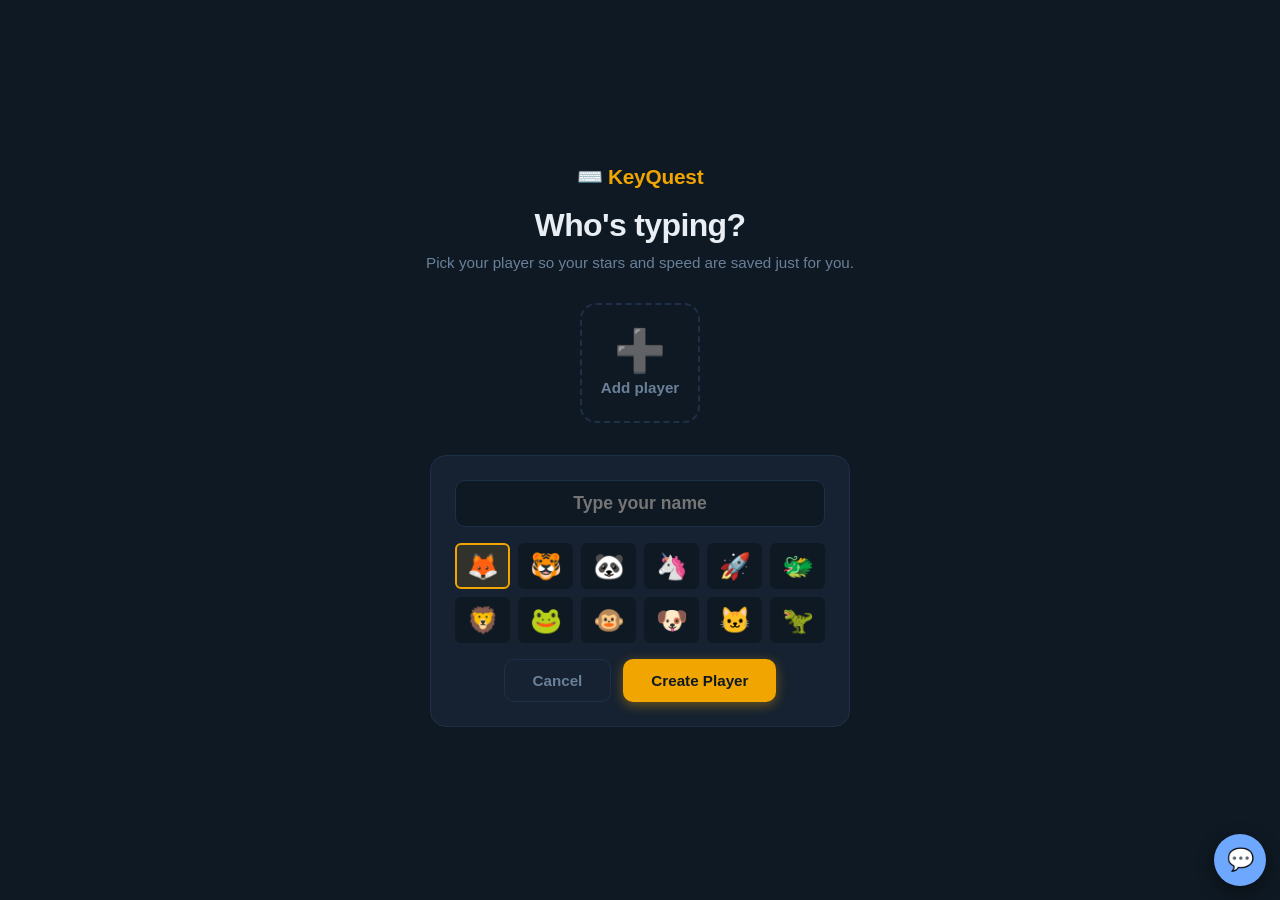
==== index.html @ ffa08cfd "Wire up Share + Feedback widget feedback.js was present but unreferenced; load it (with APP_INFO) an" ====
<!DOCTYPE html>
<html lang="en">
<head>
  <meta charset="UTF-8">
  <meta name="viewport" content="width=device-width, initial-scale=1.0, viewport-fit=cover">
  <meta name="apple-mobile-web-app-capable" content="yes">
  <meta name="apple-mobile-web-app-status-bar-style" content="black-translucent">
  <meta name="apple-mobile-web-app-title" content="KeyQuest">
  <meta name="theme-color" content="#0F1923">

  <!-- PWA Manifest -->
  <link rel="manifest" href="manifest.json">

  <!-- App Icons for iOS home screen -->
  <link rel="apple-touch-icon" href="icons/icon-192.svg">

  <!-- App Stylesheet — no external dependencies -->
  <link rel="stylesheet" href="css/app.css">

  <title>KeyQuest — Learn to Type</title>
</head>
<body>

  <!-- ==============================================================
       VIEW 0: PROFILE PICKER — "Who's typing?"
       Local, offline player profiles so son & wife track separately.
       ============================================================== -->
  <div id="view-profiles" class="view hidden">
    <div class="profiles-container">
      <div class="profiles-logo" aria-hidden="true">⌨️ KeyQuest</div>
      <h1 class="profiles-title">Who's typing?</h1>
      <p class="profiles-sub">Pick your player so your stars and speed are saved just for you.</p>

      <!-- Profile cards (+ add) rendered by JS -->
      <div id="profiles-grid" class="profiles-grid"></div>

      <!-- Create-new-player form (shown when adding / on first run) -->
      <div id="profile-create" class="profile-create hidden">
        <input id="profile-name-input" class="profile-name-input"
               placeholder="Type your name" maxlength="12" autocomplete="off"
               autocapitalize="words" spellcheck="false">
        <div class="emoji-picker" id="emoji-picker" aria-label="Pick an avatar"></div>
        <div class="profile-create-actions">
          <button id="btn-create-cancel" class="btn btn-ghost">Cancel</button>
          <button id="btn-create-save" class="btn btn-primary">Create Player</button>
        </div>
      </div>
    </div>
  </div><!-- /#view-profiles -->


  <!-- ==============================================================
       VIEW 1: HOME / DASHBOARD
       ============================================================== -->
  <div id="view-home" class="view">

    <!-- Header -->
    <header class="home-header">
      <div class="home-logo" aria-hidden="true">⌨️</div>
      <div>
        <div class="home-title">KeyQuest</div>
        <div class="home-tagline">Learn to type — one lesson at a time</div>
      </div>
      <div class="home-header-actions">
        <button id="btn-feedback" class="share-btn" aria-label="Send feedback">💬 Feedback</button>
        <button id="btn-share" class="share-btn" aria-label="Share app link">🔗 Share app</button>
        <button id="btn-switch-player" class="profile-chip" aria-label="Switch player">
          <span id="profile-chip-emoji" class="profile-chip-emoji">🙂</span>
          <span id="profile-chip-name" class="profile-chip-name">Player</span>
          <span class="profile-chip-swap" aria-hidden="true">⇄</span>
        </button>
      </div>
    </header>

    <!-- Levels + Lesson Cards — rendered by JS -->
    <div id="levels-container" role="main" aria-label="Lessons"></div>

    <!-- Bottom Stats Bar -->
    <footer class="stats-bar" role="contentinfo">
      <div class="stat-item">
        <span class="stat-value" id="stat-completed">0</span>
        <span class="stat-label">lessons completed</span>
      </div>
      <div class="stat-item">
        <span class="stat-value" id="stat-wpm">0</span>
        <span class="stat-label">best WPM</span>
      </div>
      <div class="stat-item">
        <span class="stat-value" id="stat-accuracy">—</span>
        <span class="stat-label">avg accuracy</span>
      </div>
    </footer>

  </div><!-- /#view-home -->


  <!-- ==============================================================
       VIEW 2: LESSON INTRO SCREEN
       Shows before the typing screen — mimics typing.com's lesson start card
       ============================================================== -->
  <div id="view-intro" class="view hidden">
    <div class="intro-container">

      <!-- Header row: back button + level badge -->
      <div class="intro-header">
        <button id="btn-intro-back" class="btn-back" aria-label="Back to home">← Back</button>
        <div class="intro-level-badge" id="intro-level-badge">Level 1</div>
      </div>

      <!-- Lesson title & subtitle/tip -->
      <h1 class="intro-title" id="intro-title">F and J — Home Position</h1>
      <p class="intro-subtitle" id="intro-subtitle">Place your fingers on the home row. Feel the bumps on F and J.</p>

      <!-- Keys being introduced -->
      <div class="intro-keys-section">
        <div class="intro-keys-label" id="intro-keys-label">Keys in this lesson</div>
        <div class="intro-keys-display" id="intro-keys-display">
          <!-- Populated by JS: big colored key tiles -->
        </div>
      </div>

      <!-- Tip box -->
      <div class="intro-tip" id="intro-tip">
        <!-- Populated by JS -->
      </div>

      <!-- Start button -->
      <button class="btn btn-primary btn-start-lesson" id="btn-start-lesson">Start Lesson →</button>

    </div>
  </div><!-- /#view-intro -->


  <!-- ==============================================================
       VIEW 3: LESSON / TYPING SCREEN
       ============================================================== -->
  <div id="view-lesson" class="view hidden">

    <!-- Level accent bar at top -->
    <div class="lesson-level-bar" id="lesson-level-bar"></div>

    <!-- Top Bar: back button, lesson name, live stats -->
    <div class="lesson-topbar">
      <button id="btn-back-home" class="btn-back" aria-label="Back to home">← Home</button>

      <div class="lesson-name-bar">
        <div id="lesson-title">Lesson</div>
        <div id="lesson-exercise-counter">Exercise 1 of 4</div>
      </div>

      <div class="live-stats">
        <div class="live-stat">
          <span class="live-stat-value" id="stat-wpm-live">0</span>
          <span class="live-stat-label">WPM</span>
        </div>
        <div class="live-stat">
          <span class="live-stat-value" id="stat-accuracy-live">100%</span>
          <span class="live-stat-label">Accuracy</span>
        </div>
      </div>
    </div>

    <!-- Progress Bar -->
    <div class="progress-bar-wrap" role="progressbar" aria-label="Lesson progress">
      <div id="progress-fill"></div>
      <span id="progress-label" aria-live="polite">0 / 0</span>
    </div>

    <!-- Main Typing Area -->
    <div class="typing-area" aria-label="Typing exercise">
      <div id="typing-text" aria-live="off"></div>
    </div>

    <!-- Live finger coaching — "Use your left index finger" -->
    <div id="finger-hint" class="finger-hint" aria-live="polite"></div>

    <!-- Visual Keyboard — rendered by keyboard.js -->
    <div id="keyboard-container" role="img" aria-label="Visual keyboard"></div>

    <!-- Finger color legend — rendered by keyboard.js -->
    <div id="finger-legend" class="finger-legend" aria-label="Finger guide"></div>

  </div><!-- /#view-lesson -->


  <!-- ==============================================================
       VIEW 4: RESULTS SCREEN
       ============================================================== -->
  <div id="view-results" class="view hidden">

    <!-- Header -->
    <div class="results-header">
      <div class="results-title">Lesson Complete!</div>
      <div class="results-lesson-name" id="results-lesson-name"></div>
    </div>

    <!-- Animated Star Rating -->
    <div class="results-stars" aria-label="Star rating" role="img">
      <span class="result-star" aria-label="Star 1">★</span>
      <span class="result-star" aria-label="Star 2">★</span>
      <span class="result-star" aria-label="Star 3">★</span>
    </div>

    <!-- Stats -->
    <div class="results-stats">
      <div class="result-stat">
        <div class="result-stat-value" id="results-wpm">0</div>
        <div class="result-stat-label">WPM</div>
      </div>
      <div class="result-stat">
        <div class="result-stat-value" id="results-accuracy">0%</div>
        <div class="result-stat-label">Accuracy</div>
      </div>
      <div class="result-stat">
        <div class="result-stat-value" id="results-time">0s</div>
        <div class="result-stat-label">Time</div>
      </div>
    </div>

    <!-- Encouragement Message -->
    <p id="results-message"></p>

    <!-- Action Buttons -->
    <div class="results-buttons">
      <button id="btn-try-again" class="btn btn-secondary">Try Again</button>
      <button id="btn-next-lesson" class="btn btn-primary hidden">Next Lesson →</button>
      <button id="btn-results-home" class="btn btn-ghost">Home</button>
    </div>

  </div><!-- /#view-results -->


  <!-- ==============================================================
       SHARE OVERLAY — copy/share the app link
       ============================================================== -->
  <div id="share-overlay" class="share-overlay hidden">
    <div class="share-card">
      <div class="share-title">Share KeyQuest 🔗</div>
      <p class="share-desc">
        Send this link by text. On the iPad, open it in Safari, then tap
        <strong>Share → Add to Home Screen</strong> to install it. Works offline after that.
      </p>
      <input id="share-url" class="share-url" readonly aria-label="App link">
      <div class="share-actions">
        <button id="btn-share-copy" class="btn btn-primary">Copy link</button>
        <button id="btn-share-native" class="btn btn-secondary hidden">Share…</button>
        <button id="btn-share-close" class="btn btn-ghost">Close</button>
      </div>
      <div id="share-toast" class="share-toast hidden">Link copied!</div>
    </div>
  </div>

  <!-- ==============================================================
       FEEDBACK OVERLAY — type or talk feedback, send to Joe
       ============================================================== -->
  <div id="feedback-overlay" class="share-overlay hidden">
    <div class="share-card">
      <div class="share-title">Send Feedback 💬</div>
      <p class="share-desc">
        Tell us what you like or what's confusing. Want to talk instead of type?
        Tap the <strong>🎤 microphone</strong> on your keyboard and just speak.
      </p>
      <textarea id="feedback-text" class="feedback-textarea" rows="5"
        placeholder="Type or talk… e.g. “the numbers go too fast” or “I love the stars!”"></textarea>
      <div class="share-actions">
        <button id="btn-feedback-send" class="btn btn-primary">Send to Joe</button>
        <button id="btn-feedback-share" class="btn btn-secondary hidden">Share…</button>
        <button id="btn-feedback-save" class="btn btn-secondary">Save</button>
        <button id="btn-feedback-close" class="btn btn-ghost">Close</button>
      </div>
      <div class="feedback-note">
        💡 When you send feedback, we can improve KeyQuest and push an update right
        to your device — just reopen the app with internet to get the latest.
      </div>
      <div id="feedback-toast" class="share-toast hidden"></div>
    </div>
  </div>

  <!-- ==============================================================
       SCRIPTS — loaded in order (no modules, plain ES5/ES6)
       lessons.js must come before keyboard.js and app.js
       ============================================================== -->
  <script src="js/lessons.js"></script>
  <script src="js/keyboard.js"></script>
  <script src="js/app.js"></script>
  <script>
    window.APP_INFO = { name: "KeyQuest", url: "https://jconiker.github.io/typing/", email: "joeconiker@gmail.com" };
  </script>
  <script src="js/feedback.js"></script>

</body>
</html>
---- css/app.css ----
/* ================================================================
   KeyQuest — App Stylesheet
   Dark navy theme, iPad landscape optimized
   ================================================================ */

/* ----------------------------------------------------------------
   CSS Custom Properties (Design Tokens)
   ---------------------------------------------------------------- */
:root {
  --bg:          #0F1923;
  --panel:       #162231;
  --border:      #1E3048;
  --gold:        #F0A500;
  --gold-dim:    #A07000;
  --green:       #00C896;
  --red:         #E74C3C;
  --blue:        #4A9EFF;
  --pink:        #EC407A;
  --teal:        #00C896;
  --text:        #E8EEF4;
  --text-muted:  #6A8099;
  --text-dim:    #3A5068;

  --radius:      10px;
  --radius-sm:   6px;
  --radius-lg:   16px;

  /* Finger colors */
  --finger-l-pinky:  #9B59B6;
  --finger-l-ring:   #3498DB;
  --finger-l-mid:    #1ABC9C;
  --finger-l-idx:    #2ECC71;
  --finger-r-idx:    #F1C40F;
  --finger-r-mid:    #E67E22;
  --finger-r-ring:   #E74C3C;
  --finger-r-pinky:  #EC407A;
  --finger-space:    #8899AA;
  --finger-support:  #2A3D52;

  --font-ui:   -apple-system, BlinkMacSystemFont, 'Segoe UI', Helvetica, Arial, sans-serif;
  --font-mono: ui-monospace, 'SF Mono', 'Cascadia Mono', 'Consolas', 'Courier New', monospace;
}

/* ----------------------------------------------------------------
   Reset & Base
   ---------------------------------------------------------------- */
*, *::before, *::after {
  box-sizing: border-box;
  margin: 0;
  padding: 0;
}

html, body {
  width: 100%;
  height: 100%;
  overflow: hidden;
  background: var(--bg);
  color: var(--text);
  font-family: var(--font-ui);
  font-size: 16px;
  -webkit-text-size-adjust: 100%;
  /* Prevent iOS tap highlight */
  -webkit-tap-highlight-color: transparent;
  /* Prevent text selection during typing */
  user-select: none;
  -webkit-user-select: none;
}

/* Utility */
.hidden { display: none !important; }

/* ================================================================
   VIEW WRAPPER — fills full screen, each view is full-size
   ================================================================ */
.view {
  position: absolute;
  inset: 0;
  display: flex;
  flex-direction: column;
  overflow: hidden;
}

/* ================================================================
   HOME SCREEN
   ================================================================ */
#view-home {
  overflow-y: auto;
  -webkit-overflow-scrolling: touch;
}

/* ---- App Header ---- */
.home-header {
  display: flex;
  align-items: center;
  gap: 14px;
  padding: 18px 28px 14px;
  background: var(--panel);
  border-bottom: 2px solid var(--border);
  flex-shrink: 0;
}

.home-logo {
  font-size: 2rem;
  line-height: 1;
}

.home-title {
  font-size: 1.8rem;
  font-weight: 800;
  letter-spacing: -0.02em;
  color: var(--gold);
}

.home-tagline {
  font-size: 0.85rem;
  color: var(--text-muted);
  margin-top: 2px;
}

/* ---- Levels Container ---- */
#levels-container {
  flex: 1;
  padding: 20px 24px;
  overflow-y: auto;
}

.level-section {
  margin-bottom: 28px;
}

.level-header {
  display: flex;
  align-items: baseline;
  gap: 10px;
  margin-bottom: 12px;
  padding-bottom: 8px;
  border-bottom: 1px solid var(--border);
}

.level-title {
  font-size: 1.1rem;
  font-weight: 700;
  color: var(--gold);
  text-transform: uppercase;
  letter-spacing: 0.06em;
}

.level-subtitle {
  font-size: 0.8rem;
  color: var(--text-muted);
}

/* ---- Lesson Cards Grid ---- */
.lessons-grid {
  display: grid;
  grid-template-columns: repeat(8, 1fr);
  gap: 10px;
}

.lesson-card {
  background: var(--panel);
  border: 1.5px solid var(--border);
  border-radius: var(--radius);
  padding: 10px 8px;
  text-align: center;
  position: relative;
  transition: transform 0.15s ease, border-color 0.15s ease, box-shadow 0.15s ease;
  min-height: 86px;
  display: flex;
  flex-direction: column;
  align-items: center;
  justify-content: center;
  gap: 4px;
}

.lesson-card.unlocked {
  cursor: pointer;
}

.lesson-card.unlocked:hover,
.lesson-card.unlocked:active {
  border-color: var(--gold);
  transform: translateY(-2px);
  box-shadow: 0 4px 16px rgba(240, 165, 0, 0.25);
}

.lesson-card.locked {
  opacity: 0.45;
  cursor: not-allowed;
}

.lesson-card.completed {
  border-color: rgba(0, 200, 150, 0.35);
}

.card-number {
  font-size: 0.7rem;
  font-weight: 700;
  color: var(--text-dim);
  line-height: 1;
}

.card-title {
  font-size: 0.65rem;
  color: var(--text-muted);
  line-height: 1.3;
  max-width: 100%;
  overflow: hidden;
  display: -webkit-box;
  -webkit-line-clamp: 2;
  -webkit-box-orient: vertical;
}

.card-stars {
  display: flex;
  align-items: center;
  gap: 1px;
  flex-wrap: wrap;
  justify-content: center;
}

.card-star {
  font-size: 0.75rem;
  line-height: 1;
}

.card-star.filled {
  color: var(--gold);
  text-shadow: 0 0 6px rgba(240, 165, 0, 0.6);
}

.card-star.empty {
  color: var(--text-dim);
}

.card-wpm {
  font-size: 0.55rem;
  color: var(--green);
  font-weight: 600;
  margin-left: 3px;
}

.card-lock {
  position: absolute;
  top: 50%;
  left: 50%;
  transform: translate(-50%, -50%);
  font-size: 1rem;
  opacity: 0.5;
}

/* ---- Stats Bar ---- */
.stats-bar {
  display: flex;
  align-items: center;
  justify-content: center;
  gap: 32px;
  padding: 12px 28px;
  background: var(--panel);
  border-top: 1px solid var(--border);
  flex-shrink: 0;
}

.stat-item {
  display: flex;
  align-items: baseline;
  gap: 6px;
}

.stat-value {
  font-size: 1.1rem;
  font-weight: 700;
  color: var(--gold);
}

.stat-label {
  font-size: 0.8rem;
  color: var(--text-muted);
}

/* ================================================================
   PROFILE PICKER — "Who's typing?"
   ================================================================ */
#view-profiles {
  overflow-y: auto;
  -webkit-overflow-scrolling: touch;
  background: var(--bg);
}

.profiles-container {
  max-width: 760px;
  margin: 0 auto;
  padding: 40px 28px 48px;
  display: flex;
  flex-direction: column;
  align-items: center;
  text-align: center;
  min-height: 100%;
  justify-content: center;
}

.profiles-logo {
  font-size: 1.3rem;
  font-weight: 800;
  color: var(--gold);
  letter-spacing: -0.01em;
  margin-bottom: 18px;
}

.profiles-title {
  font-size: 2rem;
  font-weight: 800;
  color: var(--text);
  letter-spacing: -0.02em;
}

.profiles-sub {
  font-size: 0.95rem;
  color: var(--text-muted);
  margin-top: 8px;
  max-width: 440px;
  line-height: 1.5;
}

.profiles-grid {
  display: flex;
  flex-wrap: wrap;
  gap: 16px;
  justify-content: center;
  margin-top: 28px;
}

.profile-card {
  --accent: var(--gold);
  position: relative;
  width: 120px;
  min-height: 120px;
  background: var(--panel);
  border: 2px solid var(--border);
  border-radius: var(--radius-lg);
  display: flex;
  flex-direction: column;
  align-items: center;
  justify-content: center;
  gap: 8px;
  cursor: pointer;
  transition: transform 0.15s ease, border-color 0.15s ease, box-shadow 0.15s ease;
}

.profile-card:hover {
  transform: translateY(-3px);
  border-color: var(--accent);
  box-shadow: 0 6px 20px rgba(0, 0, 0, 0.35);
}

.profile-emoji {
  font-size: 2.6rem;
  line-height: 1;
}

.profile-name {
  font-size: 0.95rem;
  font-weight: 700;
  color: var(--text);
  max-width: 104px;
  overflow: hidden;
  text-overflow: ellipsis;
  white-space: nowrap;
}

.profile-card.profile-add {
  border-style: dashed;
  background: transparent;
}

.profile-card.profile-add .profile-emoji { color: var(--text-muted); }
.profile-card.profile-add .profile-name { color: var(--text-muted); }

.profile-del {
  position: absolute;
  top: 4px;
  right: 4px;
  width: 24px;
  height: 24px;
  border: none;
  border-radius: 50%;
  background: rgba(231, 76, 60, 0.18);
  color: var(--red);
  font-size: 0.7rem;
  line-height: 1;
  cursor: pointer;
  opacity: 0;
  transition: opacity 0.15s ease;
}

.profile-card:hover .profile-del { opacity: 1; }

/* ---- Create-profile form ---- */
.profile-create {
  margin-top: 32px;
  width: 100%;
  max-width: 420px;
  display: flex;
  flex-direction: column;
  gap: 16px;
  background: var(--panel);
  border: 1.5px solid var(--border);
  border-radius: var(--radius-lg);
  padding: 24px;
}

.profile-name-input {
  font-family: var(--font-ui);
  font-size: 1.1rem;
  font-weight: 600;
  text-align: center;
  padding: 12px 16px;
  border-radius: var(--radius);
  border: 1.5px solid var(--border);
  background: var(--bg);
  color: var(--text);
  outline: none;
}

.profile-name-input:focus {
  border-color: var(--gold);
}

.emoji-picker {
  display: grid;
  grid-template-columns: repeat(6, 1fr);
  gap: 8px;
}

.emoji-option {
  font-size: 1.6rem;
  padding: 6px 0;
  border-radius: var(--radius-sm);
  border: 2px solid transparent;
  background: var(--bg);
  cursor: pointer;
  transition: transform 0.1s ease, border-color 0.1s ease;
}

.emoji-option:hover { transform: scale(1.1); }
.emoji-option.selected {
  border-color: var(--gold);
  background: rgba(240, 165, 0, 0.12);
}

.profile-create-actions {
  display: flex;
  gap: 12px;
  justify-content: center;
}

/* ---- Home header actions (share + profile) ---- */
.home-header-actions {
  margin-left: auto;
  display: flex;
  align-items: center;
  gap: 12px;
  flex-shrink: 0;
  flex-wrap: wrap;
  justify-content: flex-end;
}

.share-btn {
  display: inline-flex;
  align-items: center;
  gap: 6px;
  background: var(--bg);
  border: 1.5px solid var(--border);
  border-radius: 22px;
  padding: 8px 14px;
  cursor: pointer;
  color: var(--text);
  font-family: var(--font-ui);
  font-size: 0.85rem;
  font-weight: 700;
  transition: border-color 0.15s ease, transform 0.1s ease, color 0.15s ease;
}

.share-btn:hover {
  border-color: var(--gold);
  color: var(--gold);
  transform: translateY(-1px);
}

/* ---- Profile chip in home header ---- */
.profile-chip {
  display: inline-flex;
  align-items: center;
  gap: 8px;
  background: var(--bg);
  border: 1.5px solid var(--border);
  border-radius: 22px;
  padding: 6px 12px 6px 8px;
  cursor: pointer;
  color: var(--text);
  font-family: var(--font-ui);
  transition: border-color 0.15s ease, transform 0.1s ease;
}

.profile-chip:hover { border-color: var(--gold); transform: translateY(-1px); }
.profile-chip-emoji { font-size: 1.3rem; line-height: 1; }
.profile-chip-name { font-size: 0.9rem; font-weight: 700; }
.profile-chip-swap { font-size: 0.85rem; color: var(--text-muted); }

/* ---- Share overlay ---- */
.share-overlay {
  position: fixed;
  inset: 0;
  z-index: 100;
  background: rgba(8, 14, 22, 0.78);
  display: flex;
  align-items: center;
  justify-content: center;
  padding: 24px;
}

.share-card {
  width: 100%;
  max-width: 460px;
  background: var(--panel);
  border: 1.5px solid var(--border);
  border-radius: var(--radius-lg);
  padding: 28px;
  display: flex;
  flex-direction: column;
  gap: 14px;
  box-shadow: 0 18px 60px rgba(0, 0, 0, 0.5);
}

.share-title {
  font-size: 1.3rem;
  font-weight: 800;
  color: var(--gold);
}

.share-desc {
  font-size: 0.9rem;
  color: var(--text-muted);
  line-height: 1.55;
}

.share-desc strong { color: var(--text); }

.share-url {
  font-family: var(--font-mono);
  font-size: 0.95rem;
  text-align: center;
  padding: 12px 14px;
  border-radius: var(--radius);
  border: 1.5px solid var(--border);
  background: var(--bg);
  color: var(--gold);
  outline: none;
  width: 100%;
}

.share-url:focus { border-color: var(--gold); }

.share-actions {
  display: flex;
  gap: 10px;
  flex-wrap: wrap;
  justify-content: center;
}

.share-toast {
  text-align: center;
  font-size: 0.85rem;
  font-weight: 700;
  color: var(--green);
}

/* ---- Feedback textarea + note ---- */
.feedback-textarea {
  font-family: var(--font-ui);
  font-size: 1rem;
  line-height: 1.5;
  padding: 12px 14px;
  border-radius: var(--radius);
  border: 1.5px solid var(--border);
  background: var(--bg);
  color: var(--text);
  outline: none;
  width: 100%;
  resize: vertical;
  min-height: 110px;
}

.feedback-textarea:focus { border-color: var(--gold); }

.feedback-note {
  font-size: 0.82rem;
  color: var(--text-muted);
  line-height: 1.5;
  background: rgba(74, 158, 255, 0.08);
  border: 1.5px solid rgba(74, 158, 255, 0.2);
  border-radius: var(--radius);
  padding: 12px 14px;
}

/* ================================================================
   LESSON INTRO SCREEN
   ================================================================ */
#view-intro {
  overflow-y: auto;
  -webkit-overflow-scrolling: touch;
  background: var(--bg);
}

.intro-container {
  max-width: 680px;
  margin: 0 auto;
  padding: 32px 28px 48px;
  display: flex;
  flex-direction: column;
  gap: 24px;
  min-height: 100%;
}

/* ---- Intro Header row ---- */
.intro-header {
  display: flex;
  align-items: center;
  justify-content: space-between;
  gap: 16px;
}

.intro-level-badge {
  display: inline-flex;
  align-items: center;
  padding: 5px 14px;
  border-radius: 20px;
  font-size: 0.78rem;
  font-weight: 800;
  letter-spacing: 0.04em;
  text-transform: uppercase;
  color: #0F1923;
  background: var(--gold);
  flex-shrink: 0;
}

/* ---- Intro Title & Subtitle ---- */
.intro-title {
  font-size: 2rem;
  font-weight: 800;
  letter-spacing: -0.02em;
  color: var(--text);
  line-height: 1.15;
}

.intro-subtitle {
  font-size: 1rem;
  color: var(--text-muted);
  line-height: 1.55;
  max-width: 560px;
}

/* ---- Keys Section ---- */
.intro-keys-section {
  display: flex;
  flex-direction: column;
  gap: 12px;
}

.intro-keys-label {
  font-size: 0.72rem;
  font-weight: 700;
  color: var(--text-dim);
  text-transform: uppercase;
  letter-spacing: 0.1em;
}

.intro-keys-display {
  display: flex;
  flex-wrap: wrap;
  gap: 8px;
  align-items: flex-end;
}

/* ---- Key Tiles ---- */
.intro-key-tile {
  width: 60px;
  height: 60px;
  border-radius: 8px;
  display: flex;
  align-items: center;
  justify-content: center;
  font-size: 1.4rem;
  font-weight: 800;
  font-family: var(--font-mono);
  background: var(--border);
  color: var(--text-muted);
  border: 2px solid #2A3D52;
  box-shadow: 0 4px 0 #0A1320;
  transition: transform 0.12s ease;
}

.intro-key-tile--wide {
  width: auto;
  padding: 0 18px;
  font-size: 0.9rem;
}

/* Finger-color variants for tiles */
.intro-key-tile--l-pinky {
  background: rgba(155, 89, 182, 0.25);
  color: #C39BD3;
  border-color: rgba(155, 89, 182, 0.5);
}
.intro-key-tile--l-ring {
  background: rgba(52, 152, 219, 0.25);
  color: #85C1E9;
  border-color: rgba(52, 152, 219, 0.5);
}
.intro-key-tile--l-mid {
  background: rgba(26, 188, 156, 0.25);
  color: #76D7C4;
  border-color: rgba(26, 188, 156, 0.5);
}
.intro-key-tile--l-idx {
  background: rgba(46, 204, 113, 0.25);
  color: #82E0AA;
  border-color: rgba(46, 204, 113, 0.5);
}
.intro-key-tile--r-idx {
  background: rgba(241, 196, 15, 0.25);
  color: #F9E79F;
  border-color: rgba(241, 196, 15, 0.5);
}
.intro-key-tile--r-mid {
  background: rgba(230, 126, 34, 0.25);
  color: #FAD7A0;
  border-color: rgba(230, 126, 34, 0.5);
}
.intro-key-tile--r-ring {
  background: rgba(231, 76, 60, 0.25);
  color: #F1948A;
  border-color: rgba(231, 76, 60, 0.5);
}
.intro-key-tile--r-pinky {
  background: rgba(236, 64, 122, 0.25);
  color: #F48FB1;
  border-color: rgba(236, 64, 122, 0.5);
}
.intro-key-tile--space {
  background: rgba(136, 153, 170, 0.2);
  color: #8899AA;
  border-color: rgba(136, 153, 170, 0.35);
}

/* ---- Tip Box ---- */
.intro-tip {
  display: flex;
  align-items: flex-start;
  gap: 10px;
  background: rgba(74, 158, 255, 0.08);
  border: 1.5px solid rgba(74, 158, 255, 0.2);
  border-radius: var(--radius);
  padding: 14px 18px;
  font-size: 0.9rem;
  color: var(--text);
  line-height: 1.55;
}

.intro-tip-icon {
  flex-shrink: 0;
  font-size: 1.1rem;
  margin-top: 1px;
}

/* ---- Start Lesson Button ---- */
.btn-start-lesson {
  align-self: flex-start;
  font-size: 1.05rem;
  font-weight: 800;
  padding: 14px 36px;
  border-radius: var(--radius);
  background: var(--gold);
  color: #0F1923;
  border: none;
  cursor: pointer;
  box-shadow: 0 4px 18px rgba(240, 165, 0, 0.45);
  transition: transform 0.12s ease, box-shadow 0.12s ease;
  letter-spacing: 0.01em;
}

.btn-start-lesson:hover {
  transform: translateY(-2px);
  box-shadow: 0 6px 24px rgba(240, 165, 0, 0.6);
}

.btn-start-lesson:active {
  transform: scale(0.97);
}

/* ================================================================
   LESSON / TYPING SCREEN
   ================================================================ */
#view-lesson {
  display: flex;
  flex-direction: column;
  height: 100%;
}

/* ---- Level accent bar — thin colored stripe at top of lesson view ---- */
.lesson-level-bar {
  height: 4px;
  flex-shrink: 0;
  background: var(--gold);
  width: 100%;
}

/* ---- Top Bar ---- */
.lesson-topbar {
  display: flex;
  align-items: center;
  gap: 16px;
  padding: 10px 20px;
  background: var(--panel);
  border-bottom: 2px solid var(--border);
  flex-shrink: 0;
}

.btn-back {
  background: var(--border);
  border: none;
  color: var(--text);
  padding: 8px 14px;
  border-radius: var(--radius-sm);
  font-size: 0.9rem;
  font-family: var(--font-ui);
  cursor: pointer;
  transition: background 0.15s;
  flex-shrink: 0;
}

.btn-back:hover {
  background: #2A3D52;
}

.lesson-name-bar {
  display: flex;
  flex-direction: column;
  flex: 1;
}

#lesson-title {
  font-size: 1rem;
  font-weight: 700;
  color: var(--text);
  line-height: 1.2;
}

#lesson-exercise-counter {
  font-size: 0.72rem;
  color: var(--text-muted);
  margin-top: 1px;
}

.live-stats {
  display: flex;
  gap: 20px;
  flex-shrink: 0;
}

.live-stat {
  display: flex;
  flex-direction: column;
  align-items: center;
  min-width: 52px;
}

.live-stat-value {
  font-size: 1.3rem;
  font-weight: 800;
  color: var(--gold);
  line-height: 1;
}

.live-stat-label {
  font-size: 0.62rem;
  color: var(--text-muted);
  text-transform: uppercase;
  letter-spacing: 0.05em;
  margin-top: 1px;
}

/* ---- Progress Bar ---- */
.progress-bar-wrap {
  background: var(--border);
  height: 4px;
  flex-shrink: 0;
  position: relative;
}

#progress-fill {
  height: 100%;
  background: var(--gold);
  transition: width 0.15s ease;
}

#progress-label {
  position: absolute;
  right: 8px;
  top: 5px;
  font-size: 0.65rem;
  color: var(--text-dim);
}

/* ---- Typing Area ---- */
.typing-area {
  flex: 1;
  display: flex;
  align-items: center;
  justify-content: center;
  padding: 20px 40px;
  overflow: hidden;
  background: var(--bg);
}

#typing-text {
  font-family: var(--font-mono);
  font-size: 1.75rem;
  line-height: 2.2;
  letter-spacing: 0.04em;
  word-break: break-word;
  text-align: center;
  max-width: 860px;
  width: 100%;
}

/* Character states */
.char.done {
  color: var(--green);
}

.char.current {
  color: var(--text);
  background: rgba(240, 165, 0, 0.2);
  border-bottom: 3px solid var(--gold);
  border-radius: 3px;
  padding-bottom: 1px;
  display: inline-block;
  min-width: 0.55em;
}

.char.upcoming {
  color: var(--text-dim);
}

/* Error feedback on current char */
.char.error-flash {
  background: rgba(231, 76, 60, 0.35) !important;
  color: var(--red) !important;
  border-bottom-color: var(--red) !important;
}

/* Shake animation */
@keyframes shake {
  0%   { transform: translateX(0); }
  20%  { transform: translateX(-5px); }
  40%  { transform: translateX(5px); }
  60%  { transform: translateX(-4px); }
  80%  { transform: translateX(4px); }
  100% { transform: translateX(0); }
}

.char.shake {
  animation: shake 0.35s ease;
  display: inline-block;
}

/* ---- Live finger coaching line ---- */
.finger-hint {
  flex-shrink: 0;
  text-align: center;
  font-size: 0.95rem;
  color: var(--text-muted);
  padding: 4px 0 8px;
  min-height: 1.4em;
}

.finger-hint strong {
  color: var(--gold);
  font-weight: 700;
}

/* ---- Finger color legend ---- */
.finger-legend {
  flex-shrink: 0;
  display: flex;
  flex-wrap: wrap;
  justify-content: center;
  gap: 6px 14px;
  padding: 8px 16px 12px;
  background: var(--panel);
}

.legend-item {
  display: inline-flex;
  align-items: center;
  gap: 5px;
}

.legend-dot {
  width: 12px;
  height: 12px;
  border-radius: 3px;
  border: 1px solid rgba(255, 255, 255, 0.15);
}

.legend-label {
  font-size: 0.66rem;
  color: var(--text-muted);
  letter-spacing: 0.02em;
}

/* Solid finger colors for legend dots (the keyboard uses faded fills) */
.legend-dot.finger-l-pinky { background: var(--finger-l-pinky); }
.legend-dot.finger-l-ring  { background: var(--finger-l-ring); }
.legend-dot.finger-l-mid   { background: var(--finger-l-mid); }
.legend-dot.finger-l-idx   { background: var(--finger-l-idx); }
.legend-dot.finger-r-idx   { background: var(--finger-r-idx); }
.legend-dot.finger-r-mid   { background: var(--finger-r-mid); }
.legend-dot.finger-r-ring  { background: var(--finger-r-ring); }
.legend-dot.finger-r-pinky { background: var(--finger-r-pinky); }
.legend-dot.finger-space   { background: var(--finger-space); }

/* ---- Visual Keyboard ---- */
#keyboard-container {
  flex-shrink: 0;
  background: var(--panel);
  border-top: 2px solid var(--border);
  padding: 10px 16px 14px;
  display: flex;
  justify-content: center;
}

.keyboard {
  display: flex;
  flex-direction: column;
  gap: 5px;
  width: 100%;
  max-width: 860px;
}

.key-row {
  display: flex;
  gap: 4px;
  justify-content: center;
}

/* Base key style */
.key {
  height: 36px;
  min-width: 36px;
  padding: 0 6px;
  border-radius: 5px;
  display: flex;
  align-items: center;
  justify-content: center;
  font-family: var(--font-ui);
  font-size: 0.7rem;
  font-weight: 600;
  background: var(--border);
  color: var(--text-muted);
  border: 1px solid #2A3D52;
  box-shadow: 0 2px 0 #0A1320;
  transition: transform 0.08s ease, box-shadow 0.08s ease, background 0.1s ease;
  cursor: default;
  flex-shrink: 0;
  position: relative;
  user-select: none;
}

/* Wide key variants */
.key-wide-backspace  { min-width: 66px; }
.key-wide-tab        { min-width: 58px; }
.key-wide-caps       { min-width: 62px; }
.key-wide-enter      { min-width: 70px; }
.key-wide-shift-l    { min-width: 78px; }
.key-wide-shift-r    { min-width: 78px; }
.key-wide-ctrl       { min-width: 52px; }
.key-wide-alt        { min-width: 50px; }
.key-wide-space      { flex: 1; max-width: 320px; min-width: 200px; }

/* Support keys (backspace, shift, etc.) */
.key-support {
  background: #1A2A3A;
  color: var(--text-dim);
}

/* Finger color classes */
.finger-l-pinky { background: rgba(155, 89, 182, 0.3); color: #C39BD3; border-color: rgba(155,89,182,0.4); }
.finger-l-ring  { background: rgba(52, 152, 219, 0.3); color: #85C1E9; border-color: rgba(52,152,219,0.4); }
.finger-l-mid   { background: rgba(26, 188, 156, 0.3); color: #76D7C4; border-color: rgba(26,188,156,0.4); }
.finger-l-idx   { background: rgba(46, 204, 113, 0.3); color: #82E0AA; border-color: rgba(46,204,113,0.4); }
.finger-r-idx   { background: rgba(241, 196, 15,  0.3); color: #F9E79F; border-color: rgba(241,196,15,0.4); }
.finger-r-mid   { background: rgba(230, 126, 34,  0.3); color: #FAD7A0; border-color: rgba(230,126,34,0.4); }
.finger-r-ring  { background: rgba(231, 76,  60,  0.3); color: #F1948A; border-color: rgba(231,76,60,0.4); }
.finger-r-pinky { background: rgba(236, 64, 122,  0.3); color: #F48FB1; border-color: rgba(236,64,122,0.4); }
.finger-space   { background: rgba(136, 153, 170, 0.25); color: #8899AA; }

/* Active / highlighted key (current key to press) */
.key.key-active {
  background: var(--gold) !important;
  color: #0F1923 !important;
  border-color: #FFD040 !important;
  box-shadow: 0 0 14px rgba(240, 165, 0, 0.7), 0 2px 0 #8A5A00 !important;
  transform: scale(1.15) translateY(-1px);
  z-index: 2;
}

/* Shift key highlighted — slightly different style to indicate it's a modifier */
.key[data-key="shift-l"].key-active,
.key[data-key="shift-r"].key-active {
  background: #FFD040 !important;
  color: #0F1923 !important;
  border-color: #FFE580 !important;
  box-shadow: 0 0 18px rgba(255, 208, 64, 0.75), 0 2px 0 #8A5A00 !important;
  transform: scale(1.12) translateY(-1px);
}

/* Correct-flash key */
@keyframes correctFlash {
  0%   { background: var(--green); color: #0F1923; transform: scale(1.05); }
  100% { background: inherit; color: inherit; transform: scale(1); }
}

.key.key-correct-flash {
  animation: correctFlash 0.3s ease forwards;
}

/* ================================================================
   RESULTS SCREEN
   ================================================================ */
#view-results {
  display: flex;
  flex-direction: column;
  align-items: center;
  justify-content: center;
  gap: 24px;
  padding: 32px;
  background: var(--bg);
}

.results-header {
  text-align: center;
}

.results-title {
  font-size: 2rem;
  font-weight: 800;
  color: var(--gold);
  letter-spacing: -0.02em;
}

.results-lesson-name {
  font-size: 0.9rem;
  color: var(--text-muted);
  margin-top: 4px;
}

/* ---- Stars ---- */
.results-stars {
  display: flex;
  gap: 16px;
  align-items: center;
  justify-content: center;
}

.result-star {
  font-size: 3.5rem;
  color: var(--text-dim);
  line-height: 1;
  transition: color 0.3s ease, text-shadow 0.3s ease;
}

.result-star.lit {
  color: var(--gold);
  text-shadow: 0 0 20px rgba(240, 165, 0, 0.8), 0 0 40px rgba(240, 165, 0, 0.4);
}

@keyframes starPop {
  0%   { transform: scale(0.5) rotate(-15deg); opacity: 0; }
  60%  { transform: scale(1.3) rotate(5deg); }
  80%  { transform: scale(0.95) rotate(-2deg); }
  100% { transform: scale(1) rotate(0deg); opacity: 1; }
}

.result-star.animate-in {
  animation: starPop 0.5s cubic-bezier(0.34, 1.56, 0.64, 1) forwards;
}

/* ---- Result Stats ---- */
.results-stats {
  display: flex;
  gap: 32px;
  align-items: center;
  justify-content: center;
}

.result-stat {
  background: var(--panel);
  border: 1.5px solid var(--border);
  border-radius: var(--radius);
  padding: 16px 28px;
  text-align: center;
  min-width: 110px;
}

.result-stat-value {
  font-size: 2rem;
  font-weight: 800;
  color: var(--gold);
  line-height: 1;
}

.result-stat-label {
  font-size: 0.75rem;
  color: var(--text-muted);
  text-transform: uppercase;
  letter-spacing: 0.06em;
  margin-top: 4px;
}

/* ---- Encouragement Message ---- */
#results-message {
  font-size: 1rem;
  color: var(--text);
  text-align: center;
  max-width: 440px;
  line-height: 1.5;
  font-style: italic;
  opacity: 0.9;
}

/* ---- Buttons ---- */
.results-buttons {
  display: flex;
  gap: 14px;
  align-items: center;
  justify-content: center;
  flex-wrap: wrap;
}

.btn {
  font-family: var(--font-ui);
  font-size: 0.95rem;
  font-weight: 700;
  padding: 12px 28px;
  border-radius: var(--radius);
  border: none;
  cursor: pointer;
  transition: transform 0.12s ease, opacity 0.12s ease, box-shadow 0.12s ease;
}

.btn:active {
  transform: scale(0.97);
}

.btn-primary {
  background: var(--gold);
  color: #0F1923;
  box-shadow: 0 3px 12px rgba(240, 165, 0, 0.4);
}

.btn-primary:hover {
  box-shadow: 0 4px 20px rgba(240, 165, 0, 0.55);
  transform: translateY(-1px);
}

.btn-secondary {
  background: var(--panel);
  color: var(--text);
  border: 1.5px solid var(--border);
}

.btn-secondary:hover {
  border-color: var(--text-muted);
  transform: translateY(-1px);
}

.btn-ghost {
  background: transparent;
  color: var(--text-muted);
  border: 1.5px solid var(--border);
}

.btn-ghost:hover {
  color: var(--text);
  border-color: var(--text-dim);
}

/* ================================================================
   SCROLLBAR STYLING (webkit)
   ================================================================ */
::-webkit-scrollbar { width: 6px; height: 6px; }
::-webkit-scrollbar-track { background: var(--bg); }
::-webkit-scrollbar-thumb { background: var(--border); border-radius: 3px; }
::-webkit-scrollbar-thumb:hover { background: #2A3D52; }

/* ================================================================
   RESPONSIVE — handle narrow iPad orientations
   ================================================================ */
@media (max-height: 600px) {
  .typing-area { padding: 8px 30px; }
  #typing-text { font-size: 1.4rem; line-height: 2; }
  .key { height: 30px; min-width: 30px; font-size: 0.62rem; }
  .key-wide-space { min-width: 160px; }
  .intro-container { padding: 18px 18px 32px; }
  .intro-title { font-size: 1.5rem; }
  .intro-key-tile { width: 48px; height: 48px; font-size: 1.1rem; }
  .finger-hint { font-size: 0.85rem; padding: 2px 0 4px; }
  .finger-legend { padding: 4px 12px 6px; gap: 4px 10px; }
  .legend-label { font-size: 0.6rem; }
}

@media (max-width: 768px) {
  .lessons-grid { grid-template-columns: repeat(4, 1fr); }
  #typing-text { font-size: 1.3rem; }
  .key { height: 30px; min-width: 26px; font-size: 0.58rem; }
  .intro-container { padding: 20px 16px 36px; }
  .intro-title { font-size: 1.4rem; }
  .intro-key-tile { width: 44px; height: 44px; font-size: 1rem; }
}

/* ================================================================
   ANIMATIONS — general purpose
   ================================================================ */
@keyframes fadeIn {
  from { opacity: 0; transform: translateY(6px); }
  to   { opacity: 1; transform: translateY(0); }
}

.view:not(.hidden) {
  animation: fadeIn 0.2s ease;
}

/* Intro screen keys pulse animation — subtle attention-grabber */
@keyframes keyTilePulse {
  0%, 100% { transform: translateY(0); }
  50%       { transform: translateY(-3px); }
}

.intro-key-tile:nth-child(1) { animation: keyTilePulse 2.4s ease-in-out 0.0s infinite; }
.intro-key-tile:nth-child(2) { animation: keyTilePulse 2.4s ease-in-out 0.2s infinite; }
.intro-key-tile:nth-child(3) { animation: keyTilePulse 2.4s ease-in-out 0.4s infinite; }
.intro-key-tile:nth-child(4) { animation: keyTilePulse 2.4s ease-in-out 0.6s infinite; }
.intro-key-tile:nth-child(5) { animation: keyTilePulse 2.4s ease-in-out 0.8s infinite; }
.intro-key-tile:nth-child(6) { animation: keyTilePulse 2.4s ease-in-out 1.0s infinite; }
.intro-key-tile:nth-child(7) { animation: keyTilePulse 2.4s ease-in-out 1.2s infinite; }
.intro-key-tile:nth-child(8) { animation: keyTilePulse 2.4s ease-in-out 1.4s infinite; }
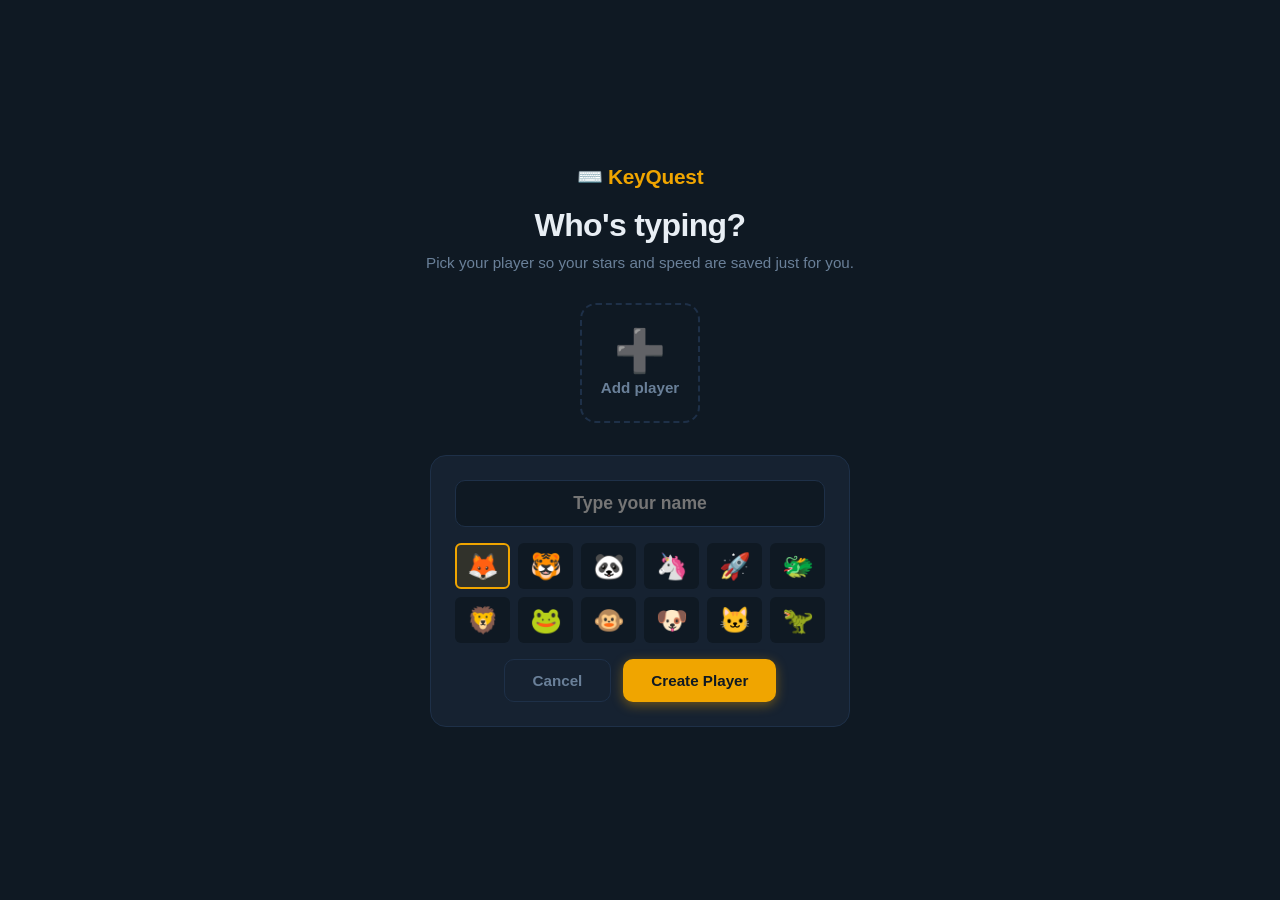
==== commit 18c30749: "Adopt reusable feedback.js widget; remove duplicate share/feedback UI Joe added the shared js/feedba" ====
--- a/index.html
+++ b/index.html
@@ -231,60 +231,16 @@
 
 
   <!-- ==============================================================
-       SHARE OVERLAY — copy/share the app link
-       ============================================================== -->
-  <div id="share-overlay" class="share-overlay hidden">
-    <div class="share-card">
-      <div class="share-title">Share KeyQuest 🔗</div>
-      <p class="share-desc">
-        Send this link by text. On the iPad, open it in Safari, then tap
-        <strong>Share → Add to Home Screen</strong> to install it. Works offline after that.
-      </p>
-      <input id="share-url" class="share-url" readonly aria-label="App link">
-      <div class="share-actions">
-        <button id="btn-share-copy" class="btn btn-primary">Copy link</button>
-        <button id="btn-share-native" class="btn btn-secondary hidden">Share…</button>
-        <button id="btn-share-close" class="btn btn-ghost">Close</button>
-      </div>
-      <div id="share-toast" class="share-toast hidden">Link copied!</div>
-    </div>
-  </div>
-
-  <!-- ==============================================================
-       FEEDBACK OVERLAY — type or talk feedback, send to Joe
-       ============================================================== -->
-  <div id="feedback-overlay" class="share-overlay hidden">
-    <div class="share-card">
-      <div class="share-title">Send Feedback 💬</div>
-      <p class="share-desc">
-        Tell us what you like or what's confusing. Want to talk instead of type?
-        Tap the <strong>🎤 microphone</strong> on your keyboard and just speak.
-      </p>
-      <textarea id="feedback-text" class="feedback-textarea" rows="5"
-        placeholder="Type or talk… e.g. “the numbers go too fast” or “I love the stars!”"></textarea>
-      <div class="share-actions">
-        <button id="btn-feedback-send" class="btn btn-primary">Send to Joe</button>
-        <button id="btn-feedback-share" class="btn btn-secondary hidden">Share…</button>
-        <button id="btn-feedback-save" class="btn btn-secondary">Save</button>
-        <button id="btn-feedback-close" class="btn btn-ghost">Close</button>
-      </div>
-      <div class="feedback-note">
-        💡 When you send feedback, we can improve KeyQuest and push an update right
-        to your device — just reopen the app with internet to get the latest.
-      </div>
-      <div id="feedback-toast" class="share-toast hidden"></div>
-    </div>
-  </div>
-
-  <!-- ==============================================================
        SCRIPTS — loaded in order (no modules, plain ES5/ES6)
        lessons.js must come before keyboard.js and app.js
+       Share + Feedback are handled by the reusable js/feedback.js widget,
+       triggered from the header buttons (noFab — no floating button).
        ============================================================== -->
   <script src="js/lessons.js"></script>
   <script src="js/keyboard.js"></script>
   <script src="js/app.js"></script>
   <script>
-    window.APP_INFO = { name: "KeyQuest", url: "https://jconiker.github.io/typing/", email: "joeconiker@gmail.com" };
+    window.APP_INFO = { name: "KeyQuest", url: "https://jconiker.github.io/typing/", email: "joeconiker@gmail.com", noFab: true };
   </script>
   <script src="js/feedback.js"></script>
 
--- a/css/app.css
+++ b/css/app.css
@@ -507,102 +507,6 @@
 .profile-chip-name { font-size: 0.9rem; font-weight: 700; }
 .profile-chip-swap { font-size: 0.85rem; color: var(--text-muted); }
 
-/* ---- Share overlay ---- */
-.share-overlay {
-  position: fixed;
-  inset: 0;
-  z-index: 100;
-  background: rgba(8, 14, 22, 0.78);
-  display: flex;
-  align-items: center;
-  justify-content: center;
-  padding: 24px;
-}
-
-.share-card {
-  width: 100%;
-  max-width: 460px;
-  background: var(--panel);
-  border: 1.5px solid var(--border);
-  border-radius: var(--radius-lg);
-  padding: 28px;
-  display: flex;
-  flex-direction: column;
-  gap: 14px;
-  box-shadow: 0 18px 60px rgba(0, 0, 0, 0.5);
-}
-
-.share-title {
-  font-size: 1.3rem;
-  font-weight: 800;
-  color: var(--gold);
-}
-
-.share-desc {
-  font-size: 0.9rem;
-  color: var(--text-muted);
-  line-height: 1.55;
-}
-
-.share-desc strong { color: var(--text); }
-
-.share-url {
-  font-family: var(--font-mono);
-  font-size: 0.95rem;
-  text-align: center;
-  padding: 12px 14px;
-  border-radius: var(--radius);
-  border: 1.5px solid var(--border);
-  background: var(--bg);
-  color: var(--gold);
-  outline: none;
-  width: 100%;
-}
-
-.share-url:focus { border-color: var(--gold); }
-
-.share-actions {
-  display: flex;
-  gap: 10px;
-  flex-wrap: wrap;
-  justify-content: center;
-}
-
-.share-toast {
-  text-align: center;
-  font-size: 0.85rem;
-  font-weight: 700;
-  color: var(--green);
-}
-
-/* ---- Feedback textarea + note ---- */
-.feedback-textarea {
-  font-family: var(--font-ui);
-  font-size: 1rem;
-  line-height: 1.5;
-  padding: 12px 14px;
-  border-radius: var(--radius);
-  border: 1.5px solid var(--border);
-  background: var(--bg);
-  color: var(--text);
-  outline: none;
-  width: 100%;
-  resize: vertical;
-  min-height: 110px;
-}
-
-.feedback-textarea:focus { border-color: var(--gold); }
-
-.feedback-note {
-  font-size: 0.82rem;
-  color: var(--text-muted);
-  line-height: 1.5;
-  background: rgba(74, 158, 255, 0.08);
-  border: 1.5px solid rgba(74, 158, 255, 0.2);
-  border-radius: var(--radius);
-  padding: 12px 14px;
-}
-
 /* ================================================================
    LESSON INTRO SCREEN
    ================================================================ */
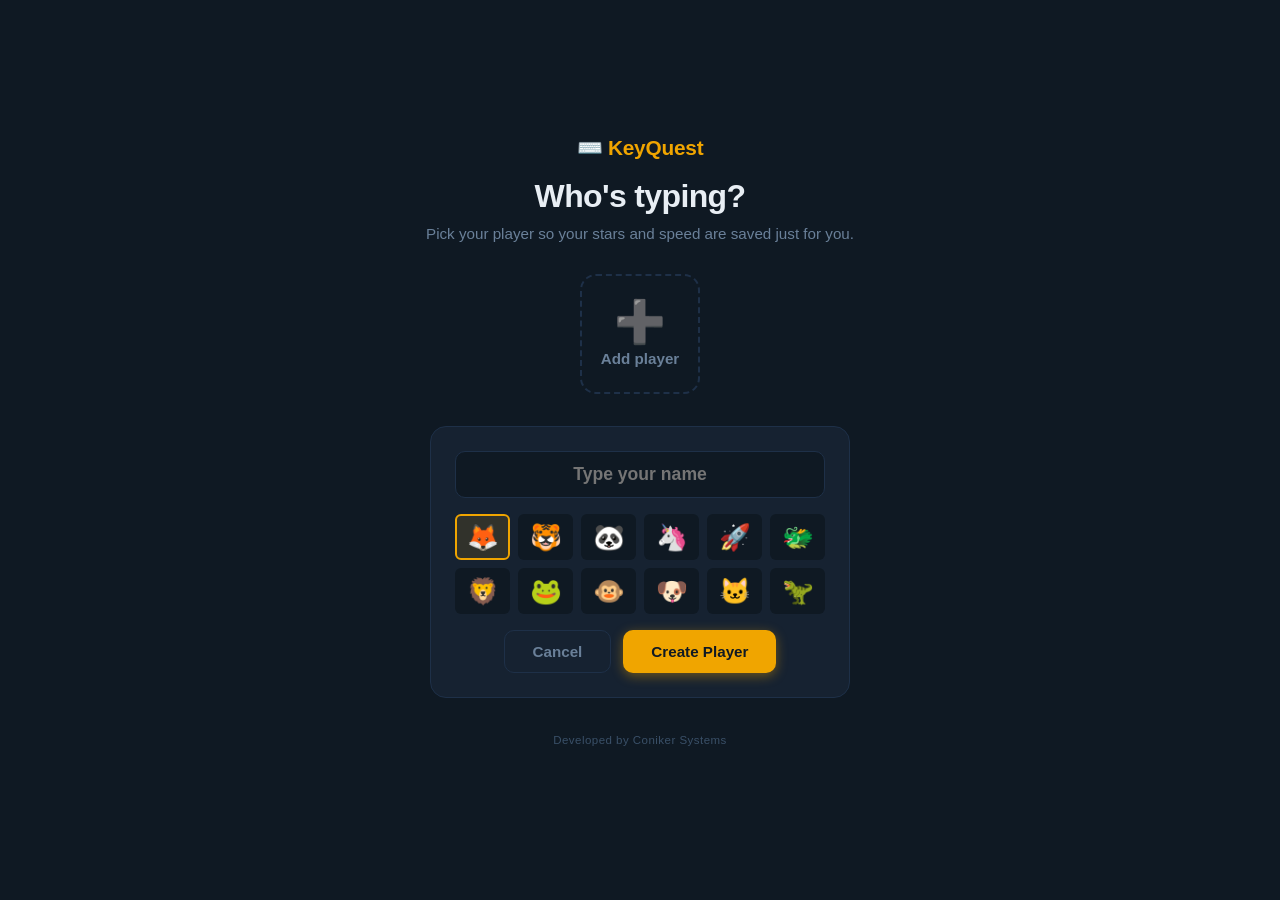
==== commit c0ed942e: "Add About + Coniker Systems footer; bigger, clearer lesson cards - "Developed by Coniker Systems" cr" ====
--- a/index.html
+++ b/index.html
@@ -45,6 +45,8 @@
           <button id="btn-create-save" class="btn btn-primary">Create Player</button>
         </div>
       </div>
+
+      <div class="app-credit">Developed by Coniker Systems</div>
     </div>
   </div><!-- /#view-profiles -->
 
@@ -62,6 +64,7 @@
         <div class="home-tagline">Learn to type — one lesson at a time</div>
       </div>
       <div class="home-header-actions">
+        <button id="btn-about" class="share-btn" aria-label="About this app">ℹ️ About</button>
         <button id="btn-feedback" class="share-btn" aria-label="Send feedback">💬 Feedback</button>
         <button id="btn-share" class="share-btn" aria-label="Share app link">🔗 Share app</button>
         <button id="btn-switch-player" class="profile-chip" aria-label="Switch player">
@@ -91,6 +94,9 @@
       </div>
     </footer>
 
+    <!-- Credit -->
+    <div class="app-credit">Developed by Coniker Systems</div>
+
   </div><!-- /#view-home -->
 
 
@@ -229,6 +235,42 @@
 
   </div><!-- /#view-results -->
 
+
+  <!-- ==============================================================
+       ABOUT OVERLAY — what KeyQuest is, in simple terms
+       ============================================================== -->
+  <div id="about-overlay" class="about-overlay hidden">
+    <div class="about-card">
+      <div class="about-head">
+        <div class="about-logo" aria-hidden="true">⌨️</div>
+        <div>
+          <div class="about-title">KeyQuest</div>
+          <div class="about-subtitle">Learn to type the right way</div>
+        </div>
+        <button id="btn-about-close" class="about-x" aria-label="Close">×</button>
+      </div>
+
+      <p class="about-lead">
+        KeyQuest is a fun, step-by-step way to learn <strong>touch typing</strong> —
+        typing without looking down at your hands.
+      </p>
+
+      <ul class="about-list">
+        <li><span class="ab-ico">🎯</span><span class="ab-txt">Start on the <strong>home row</strong>, then add new keys, real words, sentences, numbers, and capital letters — like a real typing course.</span></li>
+        <li><span class="ab-ico">⌨️</span><span class="ab-txt">The on-screen keyboard <strong>lights up the next key</strong> and tells you <strong>which finger</strong> to use, so you learn the correct habits.</span></li>
+        <li><span class="ab-ico">⭐</span><span class="ab-txt">Earn up to <strong>3 stars</strong> per lesson, beat your best <strong>speed (WPM)</strong>, and watch your <strong>accuracy</strong> climb.</span></li>
+        <li><span class="ab-ico">👨‍👩‍👧</span><span class="ab-txt">Each player has their <strong>own progress</strong>, so the whole family can practice.</span></li>
+        <li><span class="ab-ico">📶</span><span class="ab-txt">Once added to your Home Screen, it <strong>works offline</strong> — no internet needed.</span></li>
+      </ul>
+
+      <p class="about-tip">
+        💡 Tip: rest your pointer fingers on <strong>F</strong> and <strong>J</strong> (feel the little bumps) and keep your eyes on the screen, not your hands.
+      </p>
+
+      <button id="btn-about-ok" class="btn btn-primary">Got it — let's type!</button>
+      <div class="about-credit">Developed by Coniker Systems</div>
+    </div>
+  </div>
 
   <!-- ==============================================================
        SCRIPTS — loaded in order (no modules, plain ES5/ES6)
--- a/css/app.css
+++ b/css/app.css
@@ -153,24 +153,25 @@
 /* ---- Lesson Cards Grid ---- */
 .lessons-grid {
   display: grid;
-  grid-template-columns: repeat(8, 1fr);
-  gap: 10px;
+  /* Bigger, more legible cards that wrap responsively (iPad portrait/landscape) */
+  grid-template-columns: repeat(auto-fill, minmax(168px, 1fr));
+  gap: 12px;
 }
 
 .lesson-card {
   background: var(--panel);
-  border: 1.5px solid var(--border);
+  border: 2px solid var(--border);
   border-radius: var(--radius);
-  padding: 10px 8px;
+  padding: 14px 12px;
   text-align: center;
   position: relative;
   transition: transform 0.15s ease, border-color 0.15s ease, box-shadow 0.15s ease;
-  min-height: 86px;
+  min-height: 108px;
   display: flex;
   flex-direction: column;
   align-items: center;
   justify-content: center;
-  gap: 4px;
+  gap: 6px;
 }
 
 .lesson-card.unlocked {
@@ -180,29 +181,60 @@
 .lesson-card.unlocked:hover,
 .lesson-card.unlocked:active {
   border-color: var(--gold);
-  transform: translateY(-2px);
-  box-shadow: 0 4px 16px rgba(240, 165, 0, 0.25);
+  transform: translateY(-3px);
+  box-shadow: 0 6px 20px rgba(240, 165, 0, 0.3);
 }
 
 .lesson-card.locked {
-  opacity: 0.45;
+  opacity: 0.5;
   cursor: not-allowed;
 }
 
 .lesson-card.completed {
-  border-color: rgba(0, 200, 150, 0.35);
+  border-color: rgba(0, 200, 150, 0.45);
+}
+
+/* "Start here" — the next lesson to do, clearly highlighted */
+.lesson-card.next-up {
+  border-color: var(--gold);
+  background: linear-gradient(180deg, rgba(240,165,0,0.12), var(--panel));
+  box-shadow: 0 0 0 1px var(--gold), 0 6px 22px rgba(240, 165, 0, 0.28);
+  animation: nextPulse 2s ease-in-out infinite;
+}
+
+@keyframes nextPulse {
+  0%, 100% { box-shadow: 0 0 0 1px var(--gold), 0 6px 22px rgba(240, 165, 0, 0.22); }
+  50%      { box-shadow: 0 0 0 2px var(--gold), 0 8px 28px rgba(240, 165, 0, 0.45); }
+}
+
+.card-badge {
+  position: absolute;
+  top: -10px;
+  left: 50%;
+  transform: translateX(-50%);
+  background: var(--gold);
+  color: #0F1923;
+  font-size: 0.62rem;
+  font-weight: 800;
+  letter-spacing: 0.04em;
+  text-transform: uppercase;
+  padding: 3px 10px;
+  border-radius: 20px;
+  white-space: nowrap;
+  box-shadow: 0 2px 8px rgba(240, 165, 0, 0.5);
 }
 
 .card-number {
-  font-size: 0.7rem;
-  font-weight: 700;
-  color: var(--text-dim);
+  font-size: 1.4rem;
+  font-weight: 800;
+  color: var(--text);
   line-height: 1;
 }
 
 .card-title {
-  font-size: 0.65rem;
-  color: var(--text-muted);
+  font-size: 0.82rem;
+  font-weight: 600;
+  color: var(--text);
   line-height: 1.3;
   max-width: 100%;
   overflow: hidden;
@@ -214,13 +246,14 @@
 .card-stars {
   display: flex;
   align-items: center;
-  gap: 1px;
+  gap: 2px;
   flex-wrap: wrap;
   justify-content: center;
+  margin-top: 2px;
 }
 
 .card-star {
-  font-size: 0.75rem;
+  font-size: 1rem;
   line-height: 1;
 }
 
@@ -234,19 +267,18 @@
 }
 
 .card-wpm {
-  font-size: 0.55rem;
+  font-size: 0.68rem;
   color: var(--green);
-  font-weight: 600;
-  margin-left: 3px;
+  font-weight: 700;
+  margin-left: 5px;
 }
 
 .card-lock {
   position: absolute;
-  top: 50%;
-  left: 50%;
-  transform: translate(-50%, -50%);
-  font-size: 1rem;
-  opacity: 0.5;
+  top: 8px;
+  right: 8px;
+  font-size: 1.05rem;
+  opacity: 0.6;
 }
 
 /* ---- Stats Bar ---- */
@@ -1226,7 +1258,8 @@
 }
 
 @media (max-width: 768px) {
-  .lessons-grid { grid-template-columns: repeat(4, 1fr); }
+  /* Let the auto-fill grid pick the column count; just shrink the min a bit */
+  .lessons-grid { grid-template-columns: repeat(auto-fill, minmax(140px, 1fr)); }
   #typing-text { font-size: 1.3rem; }
   .key { height: 30px; min-width: 26px; font-size: 0.58rem; }
   .intro-container { padding: 20px 16px 36px; }
@@ -1260,3 +1293,141 @@
 .intro-key-tile:nth-child(6) { animation: keyTilePulse 2.4s ease-in-out 1.0s infinite; }
 .intro-key-tile:nth-child(7) { animation: keyTilePulse 2.4s ease-in-out 1.2s infinite; }
 .intro-key-tile:nth-child(8) { animation: keyTilePulse 2.4s ease-in-out 1.4s infinite; }
+
+/* ================================================================
+   CREDIT LINE — "Developed by Coniker Systems"
+   ================================================================ */
+.app-credit {
+  flex-shrink: 0;
+  text-align: center;
+  font-size: 0.72rem;
+  letter-spacing: 0.04em;
+  color: var(--text-dim);
+  padding: 8px 12px 10px;
+  background: var(--panel);
+}
+
+.profiles-container .app-credit {
+  background: transparent;
+  margin-top: 28px;
+}
+
+/* ================================================================
+   ABOUT OVERLAY
+   ================================================================ */
+.about-overlay {
+  position: fixed;
+  inset: 0;
+  z-index: 100;
+  background: rgba(8, 14, 22, 0.8);
+  display: flex;
+  align-items: center;
+  justify-content: center;
+  padding: 24px;
+  overflow-y: auto;
+}
+
+.about-card {
+  width: 100%;
+  max-width: 540px;
+  background: var(--panel);
+  border: 1.5px solid var(--border);
+  border-radius: var(--radius-lg);
+  padding: 26px 28px;
+  box-shadow: 0 18px 60px rgba(0, 0, 0, 0.55);
+  max-height: 92vh;
+  overflow-y: auto;
+}
+
+.about-head {
+  display: flex;
+  align-items: center;
+  gap: 14px;
+  margin-bottom: 18px;
+}
+
+.about-logo { font-size: 2.2rem; line-height: 1; }
+
+.about-title {
+  font-size: 1.5rem;
+  font-weight: 800;
+  color: var(--gold);
+  line-height: 1.1;
+}
+
+.about-subtitle {
+  font-size: 0.85rem;
+  color: var(--text-muted);
+  margin-top: 2px;
+}
+
+.about-x {
+  margin-left: auto;
+  background: none;
+  border: none;
+  color: var(--text-muted);
+  font-size: 1.8rem;
+  line-height: 1;
+  cursor: pointer;
+  padding: 0 4px;
+}
+
+.about-x:hover { color: var(--text); }
+
+.about-lead {
+  font-size: 1.02rem;
+  color: var(--text);
+  line-height: 1.55;
+  margin-bottom: 16px;
+}
+
+.about-list {
+  list-style: none;
+  display: flex;
+  flex-direction: column;
+  gap: 12px;
+  margin-bottom: 18px;
+}
+
+.about-list li {
+  display: flex;
+  gap: 12px;
+  font-size: 0.92rem;
+  color: var(--text-muted);
+  line-height: 1.5;
+}
+
+.about-list li .ab-ico {
+  flex-shrink: 0;
+  font-size: 1.2rem;
+  line-height: 1.3;
+}
+
+.about-list li .ab-txt { flex: 1; }
+
+.about-list li strong { color: var(--text); }
+
+.about-tip {
+  font-size: 0.9rem;
+  color: var(--text);
+  line-height: 1.55;
+  background: rgba(74, 158, 255, 0.08);
+  border: 1.5px solid rgba(74, 158, 255, 0.2);
+  border-radius: var(--radius);
+  padding: 12px 14px;
+  margin-bottom: 20px;
+}
+
+.about-tip strong { color: var(--gold); }
+
+#btn-about-ok {
+  width: 100%;
+}
+
+.about-credit {
+  text-align: center;
+  font-size: 0.72rem;
+  letter-spacing: 0.04em;
+  color: var(--text-dim);
+  margin-top: 16px;
+}
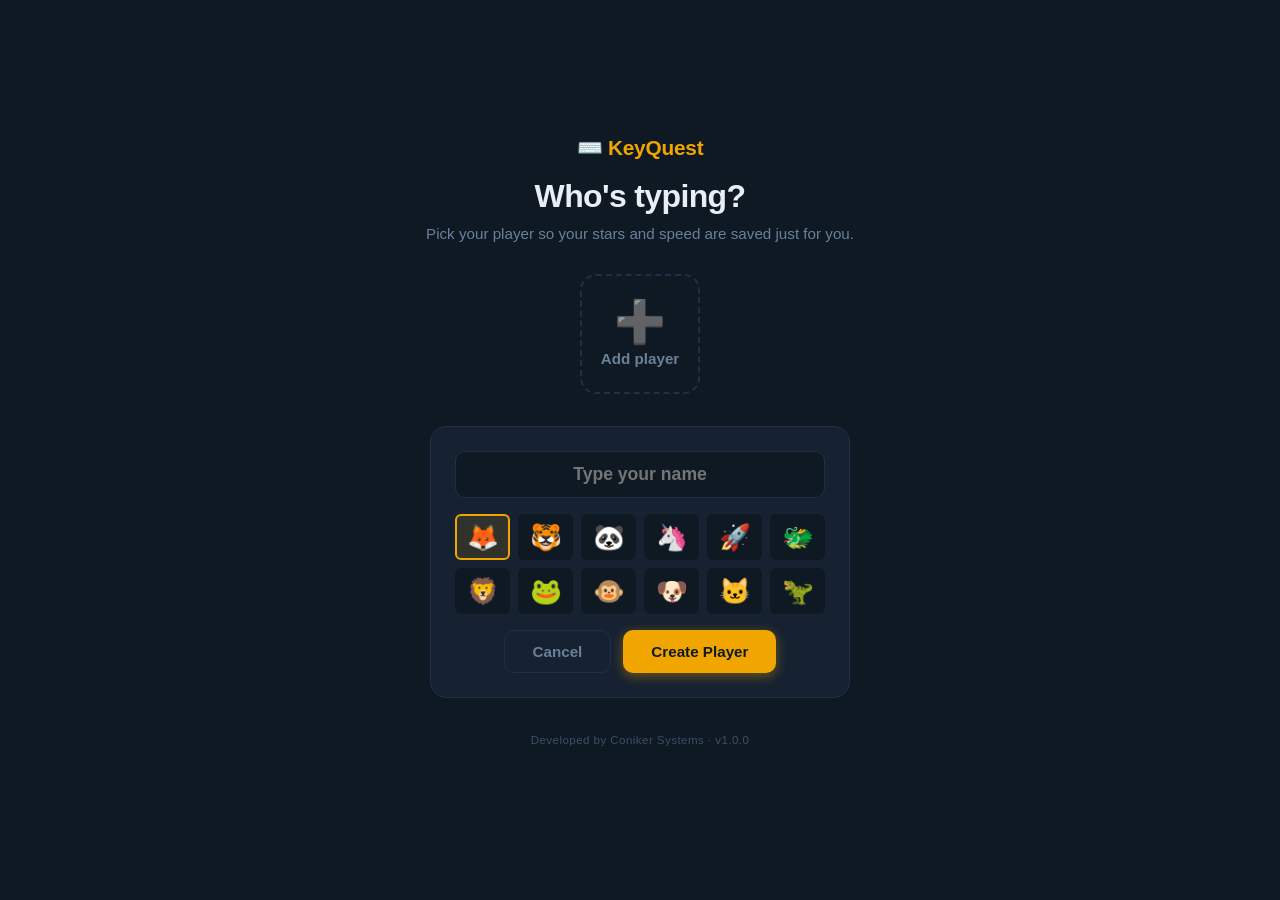
==== commit 88f6aa22: "Add exam system, version footer, and fixes Exams (modular tests + final): - One test after each leve" ====
--- a/index.html
+++ b/index.html
@@ -14,8 +14,8 @@
   <!-- App Icons for iOS home screen -->
   <link rel="apple-touch-icon" href="icons/icon-192.svg">
 
-  <!-- App Stylesheet — no external dependencies -->
-  <link rel="stylesheet" href="css/app.css">
+  <!-- App Stylesheet — ?v= cache-busts on each release (keep in sync with APP_VERSION) -->
+  <link rel="stylesheet" href="css/app.css?v=1.0.0">
 
   <title>KeyQuest — Learn to Type</title>
 </head>
@@ -138,6 +138,40 @@
 
 
   <!-- ==============================================================
+       VIEW 2b: EXAM INTRO — pick a test mode
+       ============================================================== -->
+  <div id="view-exam-intro" class="view hidden">
+    <div class="intro-container">
+      <div class="intro-header">
+        <button id="btn-exam-back" class="btn-back" aria-label="Back to home">← Back</button>
+        <div class="intro-level-badge" id="exam-intro-sub">Test</div>
+      </div>
+
+      <h1 class="intro-title" id="exam-intro-title">Level Test</h1>
+      <p class="intro-subtitle" id="exam-intro-desc"></p>
+
+      <div class="exam-note">
+        🔒 This is a <strong>test</strong> — the keyboard won't show you the next key or
+        finger. Type carefully and try not to look at your hands!
+      </div>
+
+      <div class="exam-modes">
+        <button class="exam-mode-btn" id="btn-exam-accuracy">
+          <span class="exam-mode-icon">🎯</span>
+          <span class="exam-mode-title">Accuracy Test</span>
+          <span class="exam-mode-req" id="exam-req-accuracy"></span>
+        </button>
+        <button class="exam-mode-btn" id="btn-exam-speed">
+          <span class="exam-mode-icon">⚡</span>
+          <span class="exam-mode-title">Speed + Accuracy</span>
+          <span class="exam-mode-req" id="exam-req-speed"></span>
+        </button>
+      </div>
+    </div>
+  </div><!-- /#view-exam-intro -->
+
+
+  <!-- ==============================================================
        VIEW 3: LESSON / TYPING SCREEN
        ============================================================== -->
   <div id="view-lesson" class="view hidden">
@@ -196,12 +230,18 @@
 
     <!-- Header -->
     <div class="results-header">
-      <div class="results-title">Lesson Complete!</div>
+      <div class="results-title" id="results-title">Lesson Complete!</div>
       <div class="results-lesson-name" id="results-lesson-name"></div>
     </div>
 
-    <!-- Animated Star Rating -->
-    <div class="results-stars" aria-label="Star rating" role="img">
+    <!-- Exam pass/fail banner (exams only) -->
+    <div id="results-exam-banner" class="results-exam-banner hidden"></div>
+
+    <!-- Final-exam certificate (final exam pass only) -->
+    <div id="results-certificate" class="results-certificate hidden"></div>
+
+    <!-- Animated Star Rating (lessons only) -->
+    <div class="results-stars" id="results-stars" aria-label="Star rating" role="img">
       <span class="result-star" aria-label="Star 1">★</span>
       <span class="result-star" aria-label="Star 2">★</span>
       <span class="result-star" aria-label="Star 3">★</span>
@@ -278,13 +318,13 @@
        Share + Feedback are handled by the reusable js/feedback.js widget,
        triggered from the header buttons (noFab — no floating button).
        ============================================================== -->
-  <script src="js/lessons.js"></script>
-  <script src="js/keyboard.js"></script>
-  <script src="js/app.js"></script>
+  <script src="js/lessons.js?v=1.0.0"></script>
+  <script src="js/keyboard.js?v=1.0.0"></script>
+  <script src="js/app.js?v=1.0.0"></script>
   <script>
-    window.APP_INFO = { name: "KeyQuest", url: "https://jconiker.github.io/typing/", email: "joeconiker@gmail.com", noFab: true };
+    window.APP_INFO = { name: "KeyQuest", url: "https://jconiker.github.io/typing/", email: "joeconiker@gmail.com", noFab: true, version: "1.0.0" };
   </script>
-  <script src="js/feedback.js"></script>
+  <script src="js/feedback.js?v=1.0.0"></script>
 
 </body>
 </html>
--- a/css/app.css
+++ b/css/app.css
@@ -1083,6 +1083,8 @@
   gap: 24px;
   padding: 32px;
   background: var(--bg);
+  overflow-y: auto;
+  -webkit-overflow-scrolling: touch;
 }
 
 .results-header {
@@ -1431,3 +1433,175 @@
   color: var(--text-dim);
   margin-top: 16px;
 }
+
+/* ================================================================
+   EXAM / TEST CARDS
+   ================================================================ */
+.exam-card {
+  background: linear-gradient(180deg, rgba(74,158,255,0.07), var(--panel));
+  border-style: dashed;
+}
+
+.exam-card.passed {
+  border-style: solid;
+  border-color: rgba(0, 200, 150, 0.55);
+  background: linear-gradient(180deg, rgba(0,200,150,0.1), var(--panel));
+}
+
+.exam-card.final {
+  background: linear-gradient(180deg, rgba(240,165,0,0.12), var(--panel));
+}
+
+.card-exam-icon { font-size: 1.8rem; line-height: 1; }
+
+.card-exam-sub {
+  font-size: 0.7rem;
+  color: var(--text-muted);
+}
+
+.exam-status {
+  font-size: 0.7rem;
+  font-weight: 700;
+  color: var(--text-dim);
+  text-transform: uppercase;
+  letter-spacing: 0.04em;
+  margin-top: 2px;
+}
+
+.exam-status.ready { color: var(--blue); }
+.exam-status.passed { color: var(--green); }
+
+/* ================================================================
+   EXAM INTRO — mode picker
+   ================================================================ */
+.exam-note {
+  background: rgba(240, 165, 0, 0.08);
+  border: 1.5px solid rgba(240, 165, 0, 0.25);
+  border-radius: var(--radius);
+  padding: 14px 18px;
+  font-size: 0.92rem;
+  color: var(--text);
+  line-height: 1.55;
+}
+
+.exam-note strong { color: var(--gold); }
+
+.exam-modes {
+  display: grid;
+  grid-template-columns: 1fr 1fr;
+  gap: 16px;
+}
+
+.exam-mode-btn {
+  display: flex;
+  flex-direction: column;
+  align-items: flex-start;
+  gap: 6px;
+  text-align: left;
+  background: var(--panel);
+  border: 2px solid var(--border);
+  border-radius: var(--radius-lg);
+  padding: 20px;
+  cursor: pointer;
+  color: var(--text);
+  font-family: var(--font-ui);
+  transition: transform 0.12s ease, border-color 0.12s ease, box-shadow 0.12s ease;
+}
+
+.exam-mode-btn:hover {
+  transform: translateY(-3px);
+  border-color: var(--gold);
+  box-shadow: 0 6px 20px rgba(240, 165, 0, 0.25);
+}
+
+.exam-mode-icon { font-size: 2rem; line-height: 1; }
+.exam-mode-title { font-size: 1.15rem; font-weight: 800; }
+.exam-mode-req { font-size: 0.85rem; color: var(--text-muted); line-height: 1.4; }
+
+/* ================================================================
+   EXAM MODE — no coaching during a test
+   ================================================================ */
+#view-lesson.exam-mode #finger-hint,
+#view-lesson.exam-mode #finger-legend {
+  display: none;
+}
+
+#view-lesson.exam-mode #keyboard-container {
+  opacity: 0.32;            /* keyboard stays for reference but clearly muted */
+  filter: grayscale(0.5);
+}
+
+#view-lesson.exam-mode #lesson-exercise-counter {
+  color: var(--gold);
+  font-weight: 800;
+  text-transform: uppercase;
+  letter-spacing: 0.05em;
+}
+
+/* ================================================================
+   EXAM RESULTS — pass/fail banner + certificate
+   ================================================================ */
+.results-exam-banner {
+  font-size: 1.05rem;
+  font-weight: 800;
+  padding: 12px 22px;
+  border-radius: 999px;
+  text-align: center;
+  max-width: 90%;
+}
+
+.results-exam-banner.pass {
+  background: rgba(0, 200, 150, 0.18);
+  color: var(--green);
+  border: 1.5px solid rgba(0, 200, 150, 0.5);
+}
+
+.results-exam-banner.fail {
+  background: rgba(231, 76, 60, 0.16);
+  color: var(--red);
+  border: 1.5px solid rgba(231, 76, 60, 0.45);
+}
+
+.results-certificate {
+  background: linear-gradient(180deg, #1b2740, var(--panel));
+  border: 2px solid var(--gold);
+  border-radius: var(--radius-lg);
+  padding: 24px 32px;
+  text-align: center;
+  max-width: 520px;
+  box-shadow: 0 0 40px rgba(240, 165, 0, 0.25);
+}
+
+.cert-banner {
+  font-size: 1rem;
+  font-weight: 800;
+  color: var(--gold);
+  letter-spacing: 0.04em;
+  text-transform: uppercase;
+}
+
+.cert-name {
+  font-size: 2rem;
+  font-weight: 800;
+  color: var(--text);
+  margin: 10px 0 6px;
+}
+
+.cert-text {
+  font-size: 0.95rem;
+  color: var(--text-muted);
+  line-height: 1.5;
+}
+
+.cert-date {
+  font-size: 0.85rem;
+  color: var(--text);
+  margin-top: 12px;
+}
+
+.cert-sign {
+  font-size: 0.72rem;
+  color: var(--text-dim);
+  margin-top: 6px;
+  letter-spacing: 0.04em;
+}
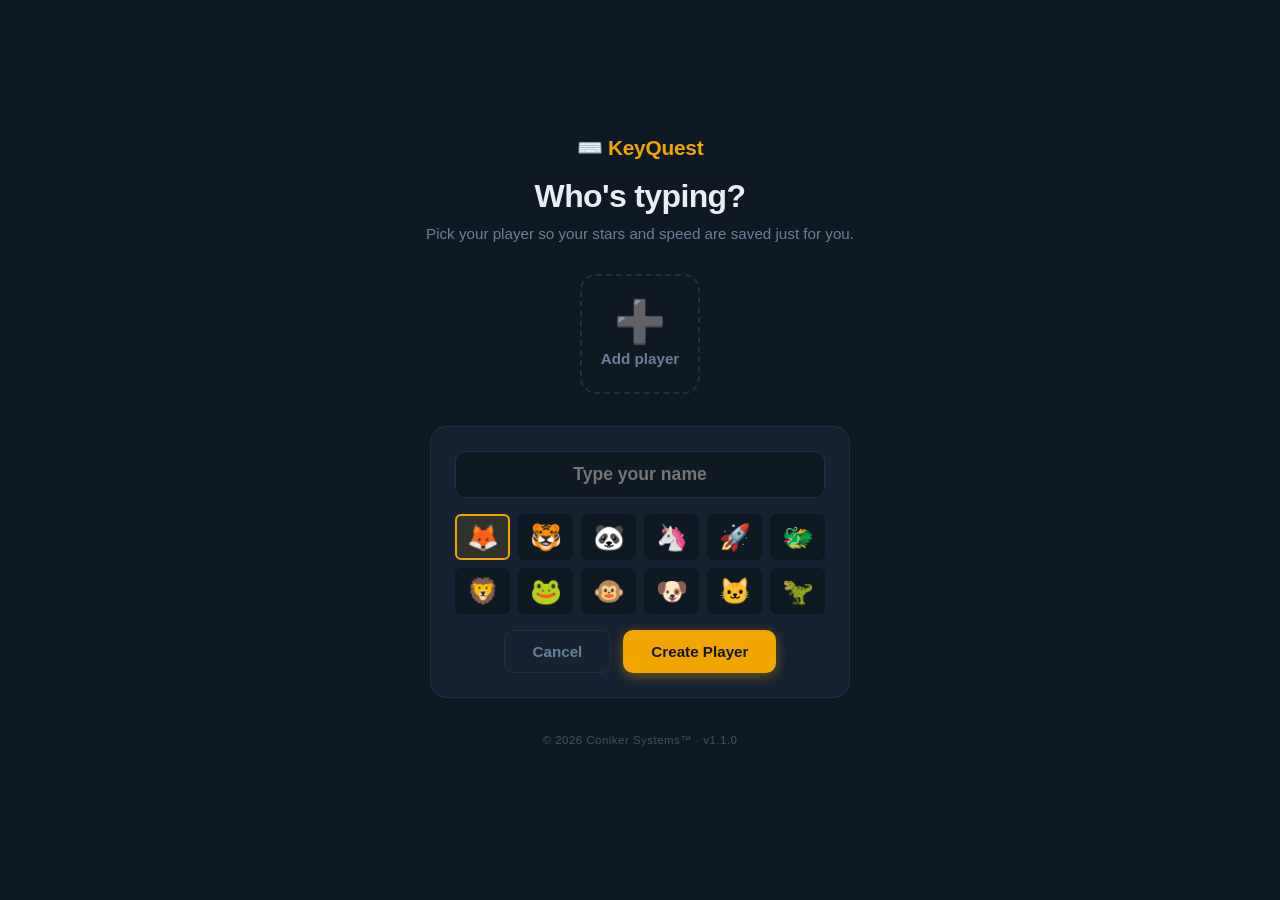
==== commit f9e1bedf: "Adopt Simpli Piano web-app standard: version.js, footer, Update button, About page + PDF - Single-so" ====
--- a/index.html
+++ b/index.html
@@ -15,7 +15,7 @@
   <link rel="apple-touch-icon" href="icons/icon-192.svg">
 
   <!-- App Stylesheet — ?v= cache-busts on each release (keep in sync with APP_VERSION) -->
-  <link rel="stylesheet" href="css/app.css?v=1.0.0">
+  <link rel="stylesheet" href="css/app.css?v=1.1.0">
 
   <title>KeyQuest — Learn to Type</title>
 </head>
@@ -46,7 +46,7 @@
         </div>
       </div>
 
-      <div class="app-credit">Developed by Coniker Systems</div>
+      <div class="app-credit">© Coniker Systems™</div>
     </div>
   </div><!-- /#view-profiles -->
 
@@ -67,6 +67,7 @@
         <button id="btn-about" class="share-btn" aria-label="About this app">ℹ️ About</button>
         <button id="btn-feedback" class="share-btn" aria-label="Send feedback">💬 Feedback</button>
         <button id="btn-share" class="share-btn" aria-label="Share app link">🔗 Share app</button>
+        <button id="btn-update" class="share-btn" aria-label="Update to the latest version">🔄 Update</button>
         <button id="btn-switch-player" class="profile-chip" aria-label="Switch player">
           <span id="profile-chip-emoji" class="profile-chip-emoji">🙂</span>
           <span id="profile-chip-name" class="profile-chip-name">Player</span>
@@ -95,7 +96,7 @@
     </footer>
 
     <!-- Credit -->
-    <div class="app-credit">Developed by Coniker Systems</div>
+    <div class="app-credit">© Coniker Systems™</div>
 
   </div><!-- /#view-home -->
 
@@ -308,7 +309,7 @@
       </p>
 
       <button id="btn-about-ok" class="btn btn-primary">Got it — let's type!</button>
-      <div class="about-credit">Developed by Coniker Systems</div>
+      <div class="about-credit">© Coniker Systems™</div>
     </div>
   </div>
 
@@ -318,13 +319,14 @@
        Share + Feedback are handled by the reusable js/feedback.js widget,
        triggered from the header buttons (noFab — no floating button).
        ============================================================== -->
-  <script src="js/lessons.js?v=1.0.0"></script>
-  <script src="js/keyboard.js?v=1.0.0"></script>
-  <script src="js/app.js?v=1.0.0"></script>
+  <script src="js/version.js?v=1.1.0"></script>
+  <script src="js/lessons.js?v=1.1.0"></script>
+  <script src="js/keyboard.js?v=1.1.0"></script>
+  <script src="js/app.js?v=1.1.0"></script>
   <script>
-    window.APP_INFO = { name: "KeyQuest", url: "https://jconiker.github.io/typing/", email: "joeconiker@gmail.com", noFab: true, version: "1.0.0" };
+    window.APP_INFO = { name: "KeyQuest", url: "https://conikersystems.github.io/typing/", email: "info@conikersystems.com", noFab: true, version: "1.1.0" };
   </script>
-  <script src="js/feedback.js?v=1.0.0"></script>
+  <script src="js/feedback.js?v=1.1.0"></script>
 
 </body>
 </html>
--- a/css/app.css
+++ b/css/app.css
@@ -1297,7 +1297,7 @@
 .intro-key-tile:nth-child(8) { animation: keyTilePulse 2.4s ease-in-out 1.4s infinite; }
 
 /* ================================================================
-   CREDIT LINE — "Developed by Coniker Systems"
+   CREDIT LINE — "© <year> Coniker Systems™ · v<version>"
    ================================================================ */
 .app-credit {
   flex-shrink: 0;
@@ -1605,3 +1605,69 @@
   margin-top: 6px;
   letter-spacing: 0.04em;
 }
+
+/* ================================================================
+   ABOUT PAGE (Coniker Systems standard) — standalone about.html.
+   All rules are scoped to body.about-page so they never affect the
+   in-app About modal (which reuses some of the same class names).
+   ================================================================ */
+body.about-page { overflow: auto; height: auto; min-height: 100%; display: block; }
+body.about-page header.about-bar { height: 56px; display: flex; align-items: center; justify-content: space-between;
+  padding: env(safe-area-inset-top) 16px 0; background: var(--panel); border-bottom: 1px solid var(--border);
+  position: sticky; top: 0; z-index: 100; }
+body.about-page .logo-wrap { display: flex; align-items: center; gap: 10px; font-size: 17px; font-weight: 700; }
+body.about-page .logo-wrap .logo-emoji { font-size: 24px; }
+body.about-page .nav { display: flex; align-items: center; gap: 10px; }
+body.about-page .chip { font-family: var(--font-ui); font-size: 0.85rem; font-weight: 700; text-decoration: none;
+  background: var(--bg); border: 1.5px solid var(--border); color: var(--text); border-radius: 22px; padding: 8px 14px;
+  cursor: pointer; display: inline-flex; align-items: center; }
+body.about-page .chip:hover { border-color: var(--gold); color: var(--gold); }
+body.about-page .about-main { max-width: 760px; margin: 0 auto; padding: 36px 22px 60px; }
+body.about-page .about-card { background: var(--panel); border: 1px solid var(--border); border-radius: var(--radius-lg);
+  padding: clamp(22px, 5vw, 44px); max-height: none; overflow: visible; box-shadow: none; }
+body.about-page .about-hero { text-align: center; margin-bottom: 40px; padding-bottom: 32px; border-bottom: 1px solid var(--border); }
+body.about-page .about-hero .about-logo { width: 64px; height: 64px; border-radius: 16px; margin: 0 auto 16px; display: grid;
+  place-items: center; font-size: 34px; background: var(--bg); border: 1px solid var(--border); border-bottom: 5px solid var(--gold); }
+body.about-page .about-hero h1 { font-size: 34px; font-weight: 800; letter-spacing: -0.5px; margin: 0 0 8px; }
+body.about-page .about-tagline { font-size: 19px; font-weight: 600; color: var(--text); margin: 0 0 6px; }
+body.about-page .about-sub { font-size: 15px; color: var(--text-muted); margin: 0; }
+body.about-page .about-section { margin-bottom: 40px; }
+body.about-page .about-section h2 { font-size: 16px; font-weight: 700; margin: 0 0 14px; color: var(--gold); text-transform: uppercase; letter-spacing: 0.04em; }
+body.about-page .about-section p { font-size: 15px; line-height: 1.75; color: #c2cfdd; margin: 0 0 12px; }
+body.about-page .about-section b { color: var(--text); }
+body.about-page .audience-grid { display: grid; grid-template-columns: 1fr 1fr; gap: 14px; }
+@media (max-width: 560px) { body.about-page .audience-grid { grid-template-columns: 1fr; } }
+body.about-page .audience-item { background: var(--bg); border: 1px solid var(--border); border-radius: 12px; padding: 16px; }
+body.about-page .audience-icon { font-size: 22px; margin-bottom: 8px; }
+body.about-page .audience-label { font-size: 14px; font-weight: 700; color: var(--text); margin-bottom: 6px; }
+body.about-page .audience-desc { font-size: 13px; color: var(--text-muted); line-height: 1.6; }
+body.about-page .why-grid { display: grid; grid-template-columns: 1fr 1fr 1fr; gap: 14px; }
+@media (max-width: 600px) { body.about-page .why-grid { grid-template-columns: 1fr; } }
+body.about-page .why-item { background: var(--bg); border: 1px solid var(--border); border-radius: 12px; padding: 16px; }
+body.about-page .why-title { font-size: 13px; font-weight: 700; color: var(--text); margin-bottom: 6px; }
+body.about-page .why-desc { font-size: 12.5px; color: var(--text-muted); line-height: 1.6; }
+body.about-page .get-steps { margin: 8px 0 8px 4px; padding-left: 22px; color: #c2cfdd; line-height: 1.9; font-size: 15px; }
+body.about-page .get-steps b { color: var(--text); }
+body.about-page .get-tip { font-size: 13.5px; color: var(--text-muted); }
+body.about-page .about-cta { text-align: center; margin: 40px 0 8px; }
+body.about-page .process-btn { display: inline-block; text-decoration: none; padding: 14px 32px; background: var(--gold);
+  color: #1a1207; border: none; border-radius: 999px; font-size: 16px; font-weight: 700; cursor: pointer; }
+body.about-page .about-brand { margin-top: 30px; }
+body.about-page .brand-divider { height: 1px; background: var(--border); margin-bottom: 18px; }
+body.about-page .brand-line { font-size: 13px; color: var(--text-muted); text-align: center; }
+body.about-page .brand-link { color: var(--text-muted); text-decoration: none; }
+body.about-page .brand-link:hover { color: var(--gold); }
+body.about-page .brand-sep { margin: 0 8px; }
+
+@media print {
+  html, body.about-page { height: auto !important; min-height: 0 !important; overflow: visible !important; }
+  body.about-page { background: #fff !important; color: #111 !important; -webkit-print-color-adjust: exact; print-color-adjust: exact; }
+  body.about-page header.about-bar, body.about-page .about-cta { display: none !important; }
+  body.about-page .about-section, body.about-page .why-item, body.about-page .audience-item { page-break-inside: avoid; }
+  body.about-page .about-card { border: none !important; padding: 0 !important; background: #fff !important; box-shadow: none !important; }
+  body.about-page .about-hero h1, body.about-page .about-tagline, body.about-page .about-section h2,
+  body.about-page .about-section p, body.about-page .about-section b, body.about-page .audience-label,
+  body.about-page .audience-desc, body.about-page .why-title, body.about-page .why-desc,
+  body.about-page .brand-line, body.about-page .get-steps { color: #111 !important; }
+  body.about-page .audience-item, body.about-page .why-item { background: #f5f5f5 !important; border-color: #ccc !important; }
+}
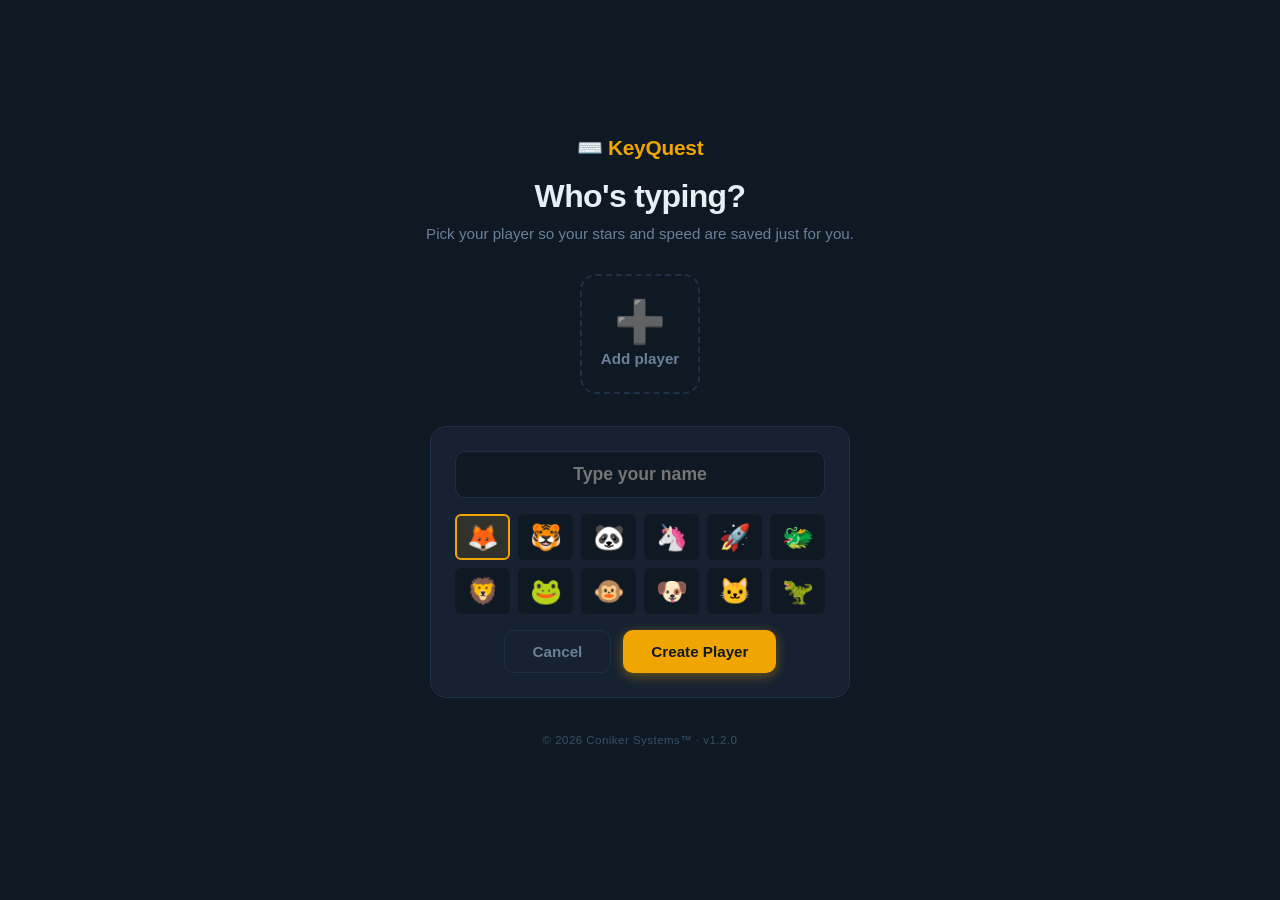
==== commit fb90528b: "Tap a locked lesson to unlock it + About Download PDF saves the file - Tap-to-unlock (mirrors Simpli" ====
--- a/index.html
+++ b/index.html
@@ -15,7 +15,7 @@
   <link rel="apple-touch-icon" href="icons/icon-192.svg">
 
   <!-- App Stylesheet — ?v= cache-busts on each release (keep in sync with APP_VERSION) -->
-  <link rel="stylesheet" href="css/app.css?v=1.1.0">
+  <link rel="stylesheet" href="css/app.css?v=1.2.0">
 
   <title>KeyQuest — Learn to Type</title>
 </head>
@@ -319,14 +319,14 @@
        Share + Feedback are handled by the reusable js/feedback.js widget,
        triggered from the header buttons (noFab — no floating button).
        ============================================================== -->
-  <script src="js/version.js?v=1.1.0"></script>
-  <script src="js/lessons.js?v=1.1.0"></script>
-  <script src="js/keyboard.js?v=1.1.0"></script>
-  <script src="js/app.js?v=1.1.0"></script>
+  <script src="js/version.js?v=1.2.0"></script>
+  <script src="js/lessons.js?v=1.2.0"></script>
+  <script src="js/keyboard.js?v=1.2.0"></script>
+  <script src="js/app.js?v=1.2.0"></script>
   <script>
-    window.APP_INFO = { name: "KeyQuest", url: "https://conikersystems.github.io/typing/", email: "info@conikersystems.com", noFab: true, version: "1.1.0" };
+    window.APP_INFO = { name: "KeyQuest", url: "https://conikersystems.github.io/typing/", email: "info@conikersystems.com", noFab: true, version: "1.2.0" };
   </script>
-  <script src="js/feedback.js?v=1.1.0"></script>
+  <script src="js/feedback.js?v=1.2.0"></script>
 
 </body>
 </html>
--- a/css/app.css
+++ b/css/app.css
@@ -186,8 +186,18 @@
 }
 
 .lesson-card.locked {
-  opacity: 0.5;
-  cursor: not-allowed;
+  opacity: 0.55;
+  cursor: pointer;            /* tap a locked lesson to unlock it */
+}
+.lesson-card.locked:active {
+  opacity: 0.78;
+}
+.card-unlock-hint {
+  font-size: 0.7rem;
+  font-weight: 700;
+  color: var(--gold);
+  margin-top: 6px;
+  letter-spacing: 0.03em;
 }
 
 .lesson-card.completed {
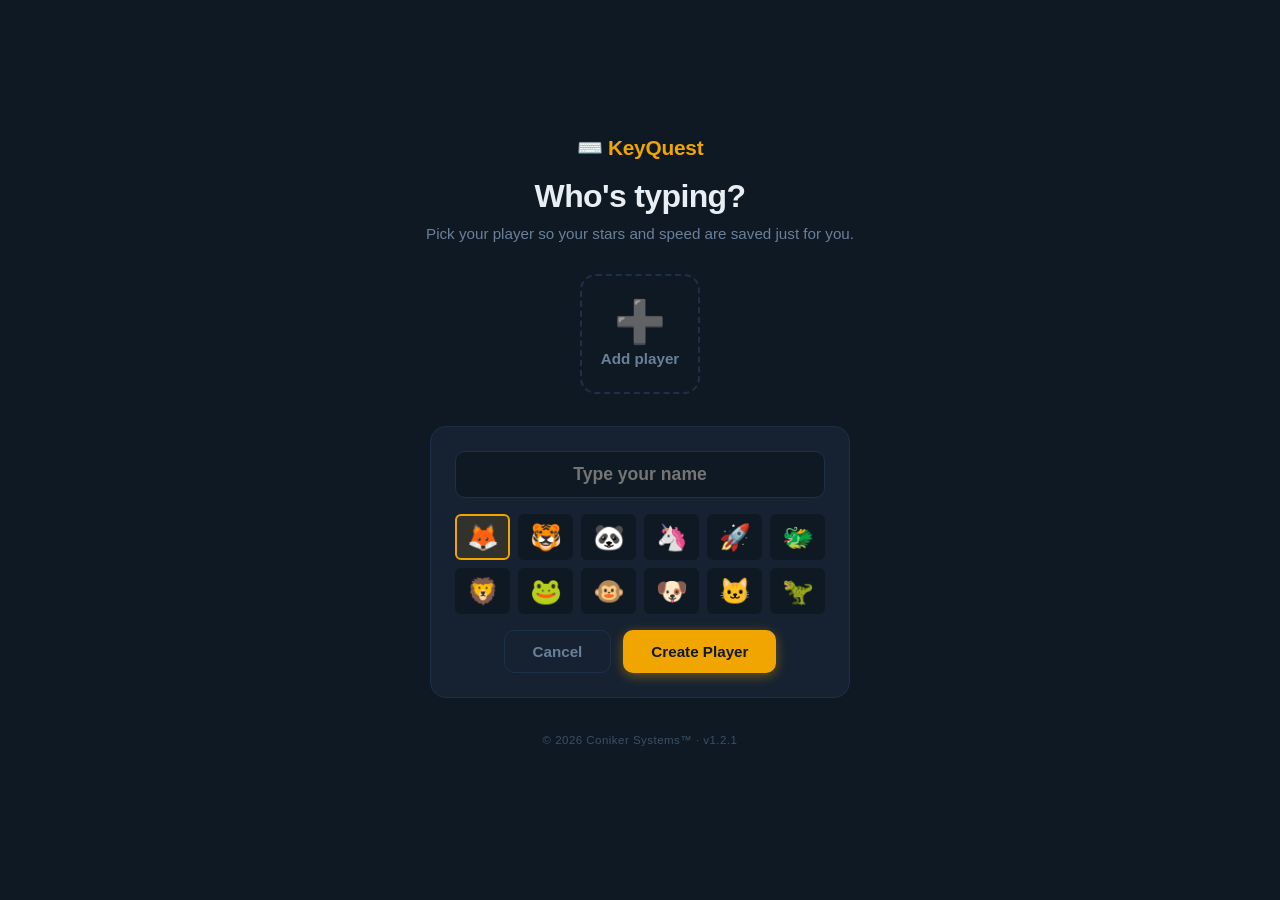
==== commit 14f8ee04: "About page: make it scroll on standalone (KeyQuest) The base stylesheet pins html/body to 100% heigh" ====
--- a/index.html
+++ b/index.html
@@ -15,7 +15,7 @@
   <link rel="apple-touch-icon" href="icons/icon-192.svg">
 
   <!-- App Stylesheet — ?v= cache-busts on each release (keep in sync with APP_VERSION) -->
-  <link rel="stylesheet" href="css/app.css?v=1.2.0">
+  <link rel="stylesheet" href="css/app.css?v=1.2.1">
 
   <title>KeyQuest — Learn to Type</title>
 </head>
@@ -319,14 +319,14 @@
        Share + Feedback are handled by the reusable js/feedback.js widget,
        triggered from the header buttons (noFab — no floating button).
        ============================================================== -->
-  <script src="js/version.js?v=1.2.0"></script>
-  <script src="js/lessons.js?v=1.2.0"></script>
-  <script src="js/keyboard.js?v=1.2.0"></script>
-  <script src="js/app.js?v=1.2.0"></script>
+  <script src="js/version.js?v=1.2.1"></script>
+  <script src="js/lessons.js?v=1.2.1"></script>
+  <script src="js/keyboard.js?v=1.2.1"></script>
+  <script src="js/app.js?v=1.2.1"></script>
   <script>
-    window.APP_INFO = { name: "KeyQuest", url: "https://conikersystems.github.io/typing/", email: "info@conikersystems.com", noFab: true, version: "1.2.0" };
+    window.APP_INFO = { name: "KeyQuest", url: "https://conikersystems.github.io/typing/", email: "info@conikersystems.com", noFab: true, version: "1.2.1" };
   </script>
-  <script src="js/feedback.js?v=1.2.0"></script>
+  <script src="js/feedback.js?v=1.2.1"></script>
 
 </body>
 </html>
--- a/css/app.css
+++ b/css/app.css
@@ -1621,7 +1621,11 @@
    All rules are scoped to body.about-page so they never affect the
    in-app About modal (which reuses some of the same class names).
    ================================================================ */
-body.about-page { overflow: auto; height: auto; min-height: 100%; display: block; }
+/* The base stylesheet pins html/body to 100% height + overflow:hidden (for the
+   in-app SPA). The standalone About page must scroll normally, so override BOTH
+   the <html class="about-doc"> and its body. */
+html.about-doc, html.about-doc body.about-page { height: auto; min-height: 100%; overflow: visible; -webkit-overflow-scrolling: touch; }
+body.about-page { display: block; }
 body.about-page header.about-bar { height: 56px; display: flex; align-items: center; justify-content: space-between;
   padding: env(safe-area-inset-top) 16px 0; background: var(--panel); border-bottom: 1px solid var(--border);
   position: sticky; top: 0; z-index: 100; }
